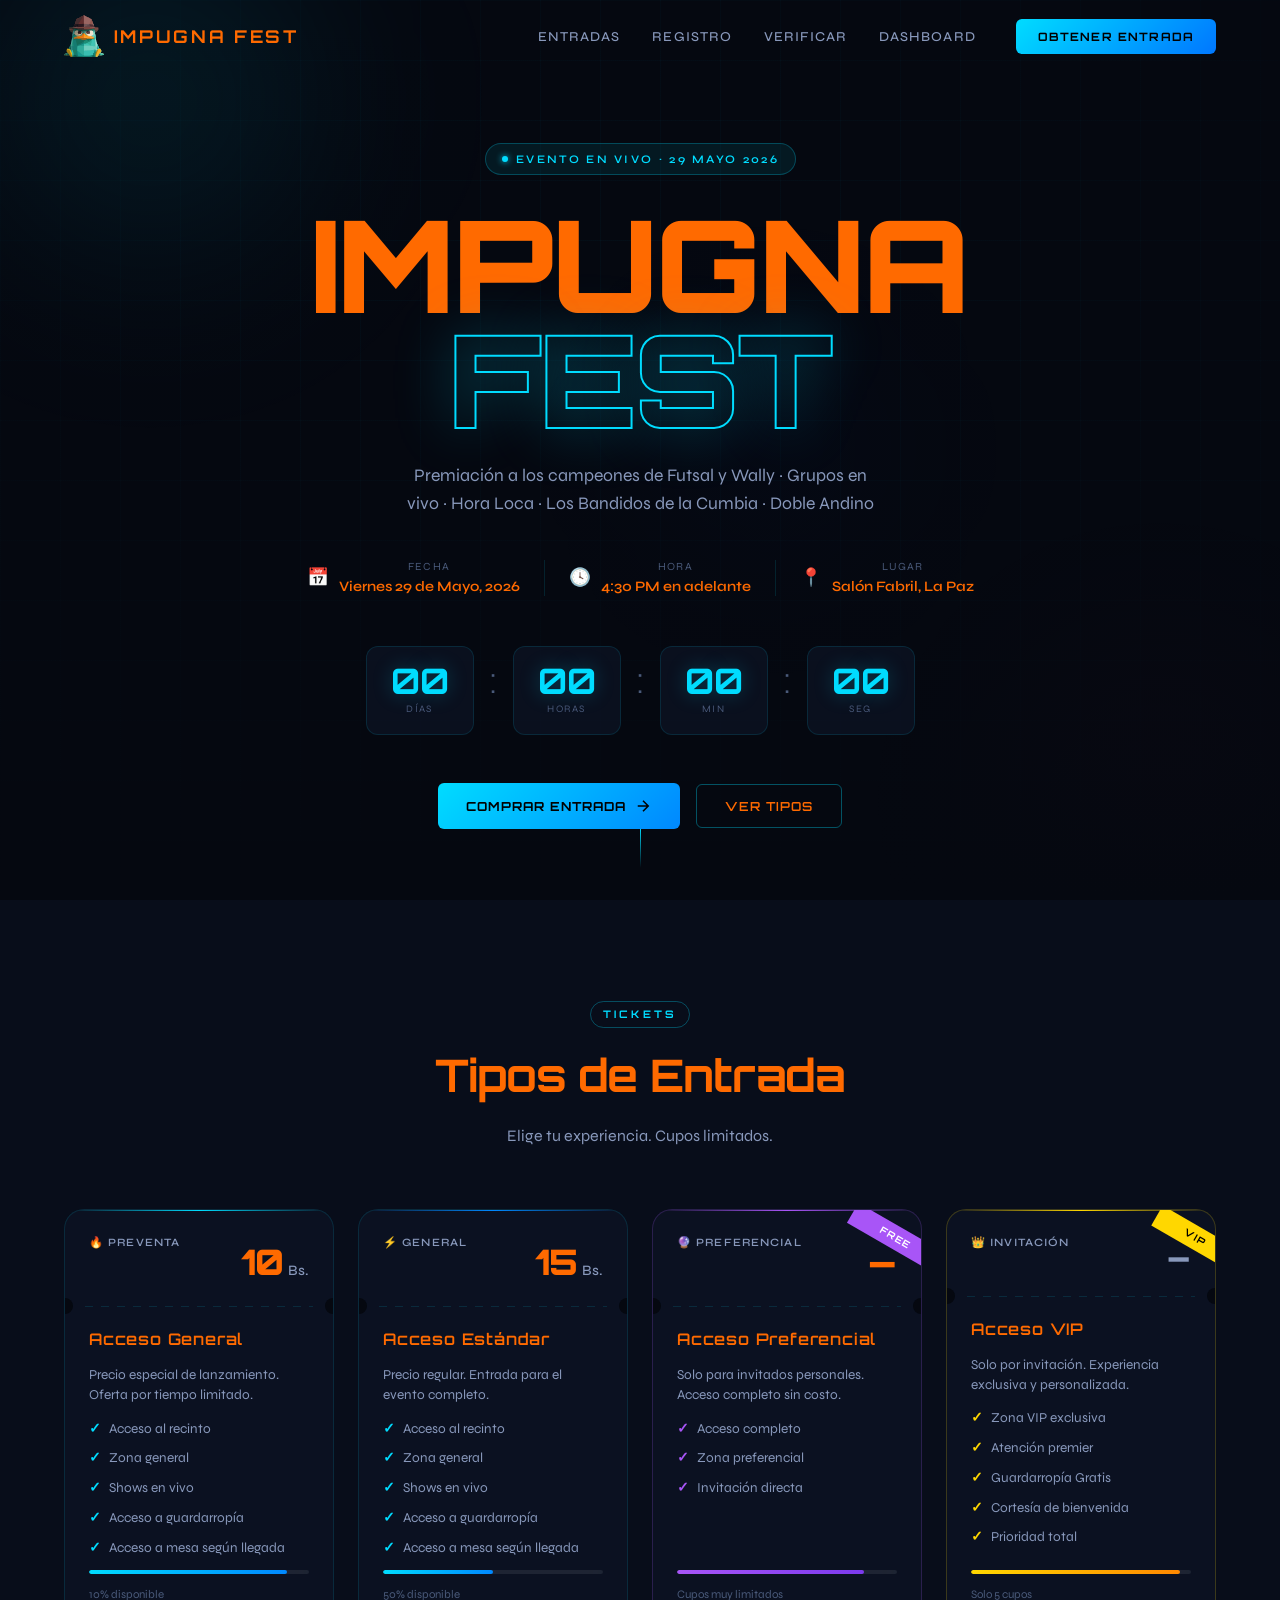
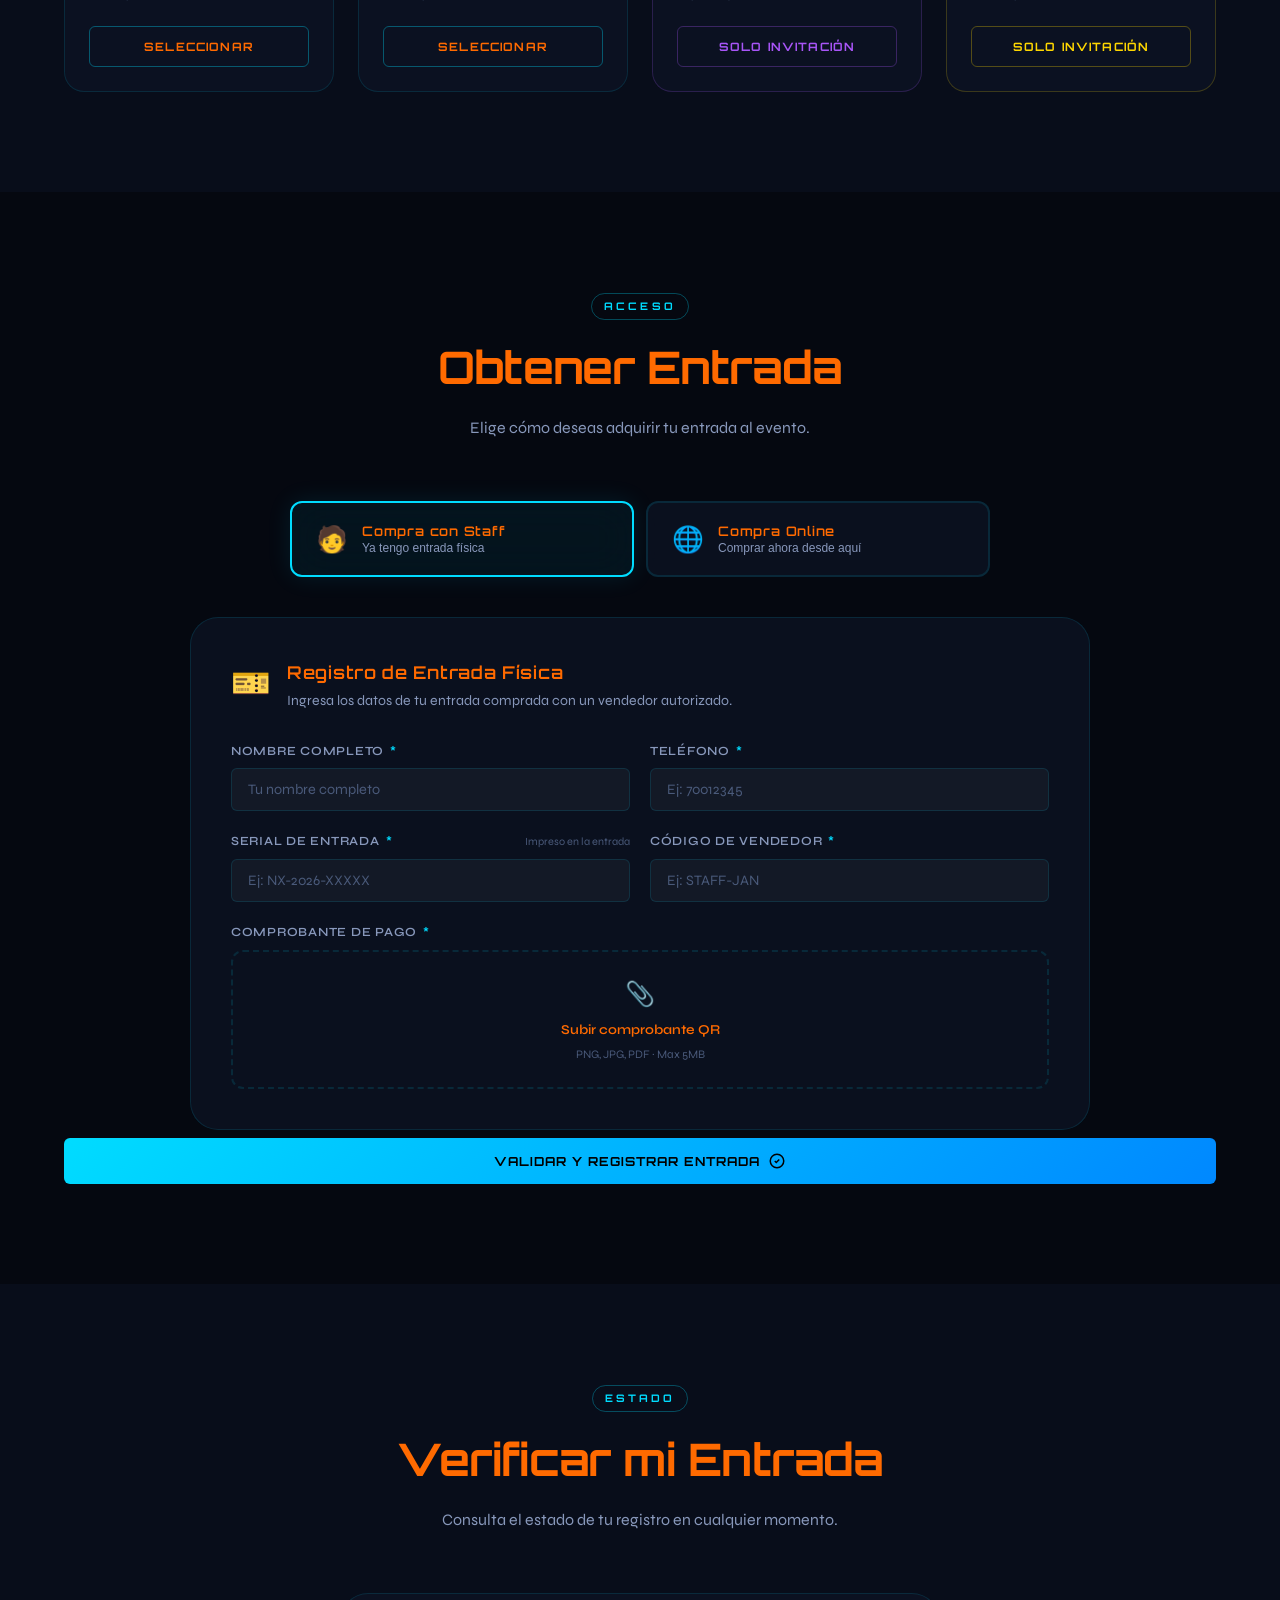
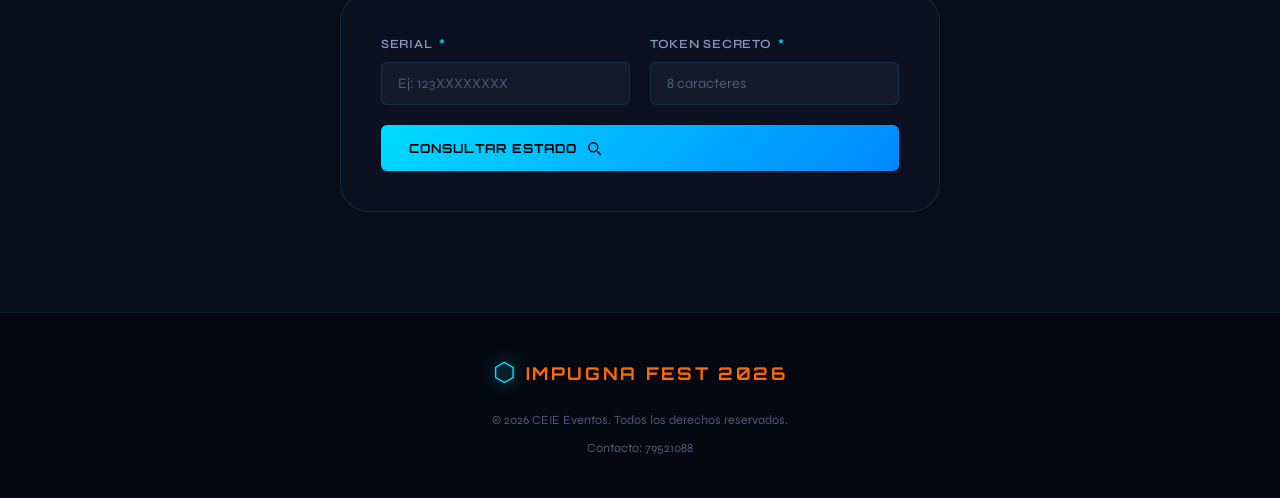
==== index.html @ e652a27a "Prueba Beta prueba 2.1" ====
<!DOCTYPE html>
<html lang="es">
<head>
  <meta charset="UTF-8" />
  <meta name="viewport" content="width=device-width, initial-scale=1.0" />
  <title>CEIE EVENT — Sistema de Entradas</title>
  <link rel="stylesheet" href="styles.css" />
  <link rel="preconnect" href="https://fonts.googleapis.com" />
  <link rel="preconnect" href="https://fonts.gstatic.com" crossorigin />
  <link href="https://fonts.googleapis.com/css2?family=Orbitron:wght@400;600;700;900&family=Syne:wght@300;400;500;600&display=swap" rel="stylesheet" />
</head>
<body>

  <!-- ═══════════════════════════════ NAVBAR ═══════════════════════════════ -->
<nav class="navbar" id="navbar">
  <div class="nav-inner">
    <div class="nav-logo">
      <img src="logo.svg" alt="Impugna Fest" class="logo-img" />
      <span class="logo-text">IMPUGNA FEST</span>
    </div>
    <ul class="nav-links">
      <li><a href="#entradas">Entradas</a></li>
      <li><a href="#registro">Registro</a></li>
      <li><a href="#verificar">Verificar</a></li>
      <li><a href="dashboard.html" onclick="openDashboard(event)">Dashboard</a></li>

    </ul>
    <button class="nav-cta" onclick="scrollToSection('registro')">Obtener Entrada</button>
    <button class="nav-burger" id="navBurger" aria-label="Menu">
      <span></span><span></span><span></span>
    </button>
  </div>
</nav>
<div class="nav-mobile-menu" id="navMobileMenu">
  <a href="#entradas" onclick="closeMobileMenu()">Entradas</a>
  <a href="#registro" onclick="closeMobileMenu()">Registro</a>
  <a href="#verificar" onclick="closeMobileMenu()">Verificar</a>
  <a href="dashboard.html" onclick="openDashboard(event)">Dashboard</a>

  <button class="nav-mobile-cta" onclick="closeMobileMenu(); scrollToSection('registro')">Obtener Entrada</button>
</div>
  <!-- ═══════════════════════════════ HERO ════════════════════════════════ -->
  <section class="hero" id="hero">
    <div class="hero-bg">
      <div class="hero-grid"></div>
      <div class="hero-orb hero-orb--1"></div>
      <div class="hero-orb hero-orb--2"></div>
      <div class="hero-orb hero-orb--3"></div>
      <div class="hero-lines"></div>
    </div>

<div class="hero-content">
  <div class="hero-badge">
    <span class="badge-dot"></span>
    <span>EVENTO EN VIVO · 29 MAYO 2026</span>
  </div>
  <h1 class="hero-title">
    <span class="title-line">IMPUGNA</span>
    <span class="title-line title-line--accent">FEST</span>
  </h1>
  <p class="hero-subtitle">Premiación a los campeones de Futsal y Wally · Grupos en vivo · Hora Loca · Los Bandidos de la Cumbia · Doble Andino</p>

  <div class="hero-meta">
    <div class="meta-item">
      <span class="meta-icon">📅</span>
      <div>
        <span class="meta-label">Fecha</span>
        <span class="meta-value">Viernes 29 de Mayo, 2026</span>
      </div>
    </div>
    <div class="meta-divider"></div>
    <div class="meta-item">
      <span class="meta-icon">🕓</span>
      <div>
        <span class="meta-label">Hora</span>
        <span class="meta-value">4:30 PM en adelante</span>
      </div>
    </div>
    <div class="meta-divider"></div>
    <div class="meta-item">
      <span class="meta-icon">📍</span>
      <div>
        <span class="meta-label">Lugar</span>
        <span class="meta-value">Salón Fabril, La Paz</span>
      </div>
    </div>
  </div>

  <div class="countdown" id="countdown">
    <div class="countdown-unit">
      <span class="countdown-num" id="cd-days">00</span>
      <span class="countdown-label">días</span>
    </div>
    <span class="countdown-sep">:</span>
    <div class="countdown-unit">
      <span class="countdown-num" id="cd-hours">00</span>
      <span class="countdown-label">horas</span>
    </div>
    <span class="countdown-sep">:</span>
    <div class="countdown-unit">
      <span class="countdown-num" id="cd-mins">00</span>
      <span class="countdown-label">min</span>
    </div>
    <span class="countdown-sep">:</span>
    <div class="countdown-unit">
      <span class="countdown-num" id="cd-secs">00</span>
      <span class="countdown-label">seg</span>
    </div>
  </div>

  <div class="hero-actions">
    <button class="btn-primary" onclick="scrollToSection('registro')">
      <span>Comprar Entrada</span>
      <svg width="18" height="18" viewBox="0 0 24 24" fill="none" stroke="currentColor" stroke-width="2"><path d="M5 12h14M12 5l7 7-7 7"/></svg>
    </button>
    <button class="btn-ghost" onclick="scrollToSection('entradas')">Ver tipos</button>
  </div>
</div>

    <div class="hero-scroll-hint">
      <div class="scroll-arrow"></div>
    </div>
  </section>

  <!-- ════════════════════════════ ENTRADAS ════════════════════════════════ -->
  <section class="section entradas-section" id="entradas">
    <div class="container">
      <div class="section-header">
        <span class="section-tag">TICKETS</span>
        <h2 class="section-title">Tipos de Entrada</h2>
        <p class="section-sub">Elige tu experiencia. Cupos limitados.</p>
      </div>

      <div class="tickets-grid">

        <!-- PREVENTA -->
        <div class="ticket-card ticket-card--preventa" data-type="preventa">
          <div class="ticket-glow"></div>
          <div class="ticket-header">
            <span class="ticket-badge">🔥 PREVENTA</span>
            <div class="ticket-price">
              <span class="price-amount">10</span>
              <span class="price-currency">Bs.</span>
            </div>
          </div>
          <div class="ticket-perforations"></div>
          <div class="ticket-body">
            <h3 class="ticket-name">Acceso General</h3>
            <p class="ticket-desc">Precio especial de lanzamiento. Oferta por tiempo limitado.</p>
            <ul class="ticket-features">
              <li><span class="feat-icon">✓</span> Acceso al recinto</li>
              <li><span class="feat-icon">✓</span> Zona general</li>
              <li><span class="feat-icon">✓</span> Shows en vivo</li>
              <li><span class="feat-icon">✓</span> Acceso a guardarropía</li>
              <li><span class="feat-icon">✓</span> Acceso a mesa según llegada</li>
            </ul>
            <div class="ticket-availability">
              <div class="availability-bar">
                <div class="availability-fill" style="width: 90%"></div>
              </div>
              <span class="availability-text">10% disponible</span>
            </div>
          </div>
          <button class="ticket-btn" onclick="selectTicket('preventa', 10)">Seleccionar</button>
        </div>

        <!-- GENERAL -->
        <div class="ticket-card ticket-card--general" data-type="general">
          <div class="ticket-glow"></div>
          <div class="ticket-header">
            <span class="ticket-badge">⚡ GENERAL</span>
            <div class="ticket-price">
              <span class="price-amount">15</span>
              <span class="price-currency">Bs.</span>
            </div>
          </div>
          <div class="ticket-perforations"></div>
          <div class="ticket-body">
            <h3 class="ticket-name">Acceso Estándar</h3>
            <p class="ticket-desc">Precio regular. Entrada para el evento completo.</p>
            <ul class="ticket-features">
              <li><span class="feat-icon">✓</span> Acceso al recinto</li>
              <li><span class="feat-icon">✓</span> Zona general</li>
              <li><span class="feat-icon">✓</span> Shows en vivo</li>
              <li><span class="feat-icon">✓</span> Acceso a guardarropía</li>
              <li><span class="feat-icon">✓</span> Acceso a mesa según llegada</li>
            </ul>
            <div class="ticket-availability">
              <div class="availability-bar">
                <div class="availability-fill" style="width: 50%"></div>
              </div>
              <span class="availability-text">50% disponible</span>
            </div>
          </div>
          <button class="ticket-btn" onclick="selectTicket('general', 15)">Seleccionar</button>
        </div>
<!-- Preferencial -->
<div class="ticket-card ticket-card--inner" data-type="inner">
  <div class="ticket-glow"></div>
  <div class="ticket-ribbon ticket-ribbon--inner">FREE</div>
  <div class="ticket-header">
    <span class="ticket-badge">🔮 PREFERENCIAL</span>
    <div class="ticket-price">
      <span class="price-amount">—</span>
    </div>
  </div>
  <div class="ticket-perforations"></div>
  <div class="ticket-body">
    <h3 class="ticket-name">Acceso Preferencial</h3>
    <p class="ticket-desc">Solo para invitados personales. Acceso completo sin costo.</p>
    <ul class="ticket-features">
      <li><span class="feat-icon feat-icon--inner">✓</span> Acceso completo</li>
      <li><span class="feat-icon feat-icon--inner">✓</span> Zona preferencial</li>
      <li><span class="feat-icon feat-icon--inner">✓</span> Invitación directa</li>
    </ul>
    <div class="ticket-availability">
      <div class="availability-bar">
        <div class="availability-fill availability-fill--inner" style="width: 85%"></div>
      </div>
      <span class="availability-text">Cupos muy limitados</span>
    </div>
  </div>
  <button class="ticket-btn ticket-btn--inner" onclick="selectTicket('inner', 0)">Solo invitación</button>
</div>
        <!-- VIP -->
        <div class="ticket-card ticket-card--vip" data-type="vip">
          <div class="ticket-glow"></div>
          <div class="ticket-ribbon">VIP</div>
          <div class="ticket-header">
            <span class="ticket-badge">👑 INVITACIÓN</span>
            <div class="ticket-price">
              <span class="price-amount">—</span>
            </div>
          </div>
          <div class="ticket-perforations"></div>
          <div class="ticket-body">
            <h3 class="ticket-name">Acceso VIP</h3>
            <p class="ticket-desc">Solo por invitación. Experiencia exclusiva y personalizada.</p>
            <ul class="ticket-features">
              <li><span class="feat-icon">✓</span> Zona VIP exclusiva</li>
              <li><span class="feat-icon">✓</span> Atención premier</li>
              <li><span class="feat-icon">✓</span> Guardarropía Gratis</li>
              <li><span class="feat-icon">✓</span> Cortesía de bienvenida</li>
              <li><span class="feat-icon">✓</span> Prioridad total</li>
            </ul>
            <div class="ticket-availability">
              <div class="availability-bar">
                <div class="availability-fill" style="width: 95%"></div>
              </div>
              <span class="availability-text">Solo 5 cupos</span>
            </div>
          </div>
          <button class="ticket-btn ticket-btn--vip" onclick="selectTicket('vip', 0)">Solo invitación</button>
        </div>

      </div>
    </div>
  </section>

  <!-- ══════════════════════════ REGISTRO / FORMULARIO ═══════════════════════ -->
  <section class="section registro-section" id="registro">
    <div class="container">
      <div class="section-header">
        <span class="section-tag">ACCESO</span>
        <h2 class="section-title">Obtener Entrada</h2>
        <p class="section-sub">Elige cómo deseas adquirir tu entrada al evento.</p>
      </div>

      <!-- TABS -->
      <div class="reg-tabs">
        <button class="reg-tab active" data-tab="staff" onclick="switchTab('staff')">
          <span class="tab-icon">🧑</span>
          <div>
            <span class="tab-title">Compra con Staff</span>
            <span class="tab-sub">Ya tengo entrada física</span>
          </div>
        </button>
        <button class="reg-tab" data-tab="online" onclick="switchTab('online')">
          <span class="tab-icon">🌐</span>
          <div>
            <span class="tab-title">Compra Online</span>
            <span class="tab-sub">Comprar ahora desde aquí</span>
          </div>
        </button>
      </div>

      <!-- ─── PANEL STAFF ─── -->
      <div class="reg-panel active" id="panel-staff">
        <div class="reg-card">
          <div class="reg-card-header">
            <div class="reg-card-icon">🎫</div>
            <div>
              <h3>Registro de Entrada Física</h3>
              <p>Ingresa los datos de tu entrada comprada con un vendedor autorizado.</p>
            </div>
          </div>

          <form class="reg-form" id="formStaff" onsubmit="submitStaffForm(event)">
            <div class="form-row">
              <div class="form-group">
                <label for="staffName">Nombre completo <span class="req">*</span></label>
                <input type="text" id="staffName" placeholder="Tu nombre completo" required />
              </div>
              <div class="form-group">
                <label for="staffPhone">Teléfono <span class="req">*</span></label>
                <input type="tel" id="staffPhone" placeholder="Ej: 70012345" required />
              </div>
            </div>

<div class="form-row">
  <div class="form-group">
    <label for="staffSerial">
      Serial de Entrada <span class="req">*</span>
      <span class="label-hint">Impreso en la entrada</span>
    </label>
    <input type="text" id="staffSerial" placeholder="Ej: NX-2026-XXXXX" required autocomplete="off" />
  </div>
  <div class="form-group">
    <label for="staffCode">Código de Vendedor <span class="req">*</span></label>
    <input type="text" id="staffCode" placeholder="Ej: STAFF-JAN" required autocomplete="off" />
  </div>
</div>
              <div class="form-group">
                <label>Comprobante de Pago <span class="req">*</span></label>
                <div class="file-upload" id="staffFileUpload" onclick="document.getElementById('staffFile').click()">
                  <input type="file" id="staffFile" accept="image/*,.pdf" hidden onchange="handleFileSelect(event, 'staffFileUpload')" />
                  <div class="file-upload-content">
                    <span class="file-upload-icon">📎</span>
                    <span class="file-upload-text">Subir comprobante QR</span>
                    <span class="file-upload-hint">PNG, JPG, PDF · Max 5MB</span>
                  </div>
                </div>
              </div>
            </div>

            <div class="form-actions">
              <button type="submit" class="btn-primary btn-full">
                <span>Validar y Registrar Entrada</span>
                <svg width="18" height="18" viewBox="0 0 24 24" fill="none" stroke="currentColor" stroke-width="2"><path d="M9 12l2 2 4-4m6 2a9 9 0 11-18 0 9 9 0 0118 0z"/></svg>
              </button>
            </div>
          </form>

          <!-- Resultado de validación -->
          <div class="validation-result" id="staffResult" style="display:none"></div>
        </div>
      </div>

      <!-- ─── PANEL ONLINE ─── -->
      <div class="reg-panel" id="panel-online">
        <div class="reg-card">
          <div class="reg-card-header">
            <div class="reg-card-icon">🌐</div>
            <div>
              <h3>Compra Directa Online</h3>
              <p>Completa el proceso y recibe tu entrada digital.</p>
            </div>
          </div>

          <!-- Paso 1: Selección -->
          <div class="online-step active" id="step-1">
            <div class="step-indicator">
              <div class="step-dot active"></div>
              <div class="step-line"></div>
              <div class="step-dot"></div>
              <div class="step-line"></div>
              <div class="step-dot"></div>
              <div class="step-line"></div>
              <div class="step-dot"></div>
            </div>
            <div class="step-label-row">
              <span class="step-label active">Tipo</span>
              <span class="step-label">Datos</span>
              <span class="step-label">Pago</span>
              <span class="step-label">Entrada</span>
            </div>

            <h4 class="step-title">Selecciona tipo de entrada</h4>
            <div class="online-ticket-selector">
              <div class="online-ticket" data-type="preventa" data-price="10" onclick="selectOnlineTicket(this)">
                <div class="ot-info">
                  <span class="ot-badge">PREVENTA</span>
                  <span class="ot-name">Acceso General</span>
                </div>
                <span class="ot-price">10 Bs.</span>
                <div class="ot-check">✓</div>
              </div>
              <div class="online-ticket" data-type="general" data-price="15" onclick="selectOnlineTicket(this)">
                <div class="ot-info">
                  <span class="ot-badge ot-badge--general">GENERAL</span>
                  <span class="ot-name">Acceso Estándar</span>
                </div>
                <span class="ot-price">15 Bs.</span>
                <div class="ot-check">✓</div>
              </div>
            </div>
            <button class="btn-primary" onclick="goToStep(2)" id="btnStep1">Continuar</button>
          </div>

          <!-- Paso 2: Datos personales -->
          <div class="online-step" id="step-2">
            <h4 class="step-title">Tus datos personales</h4>
            <form class="reg-form" id="formOnline" onsubmit="goToStep(3); return false;">
              <div class="form-row">
                <div class="form-group">
                  <label for="onlineName">Nombre completo <span class="req">*</span></label>
                  <input type="text" id="onlineName" placeholder="Tu nombre completo" required />
                </div>
                <div class="form-group">
                  <label for="onlinePhone">Teléfono <span class="req">*</span></label>
                  <input type="tel" id="onlinePhone" placeholder="Ej: 70012345" required />
                </div>
              </div>
              <div class="selected-ticket-summary" id="ticketSummary">
                <span class="summary-icon">🎫</span>
                <span id="summaryText">Selecciona un tipo de entrada primero</span>
              </div>
              <button type="submit" class="btn-primary">Continuar al Pago</button>
            <button class="btn-back" onclick="goToStep(1)">← Atrás</button>
            </form>
          </div>

          <!-- Paso 3: Pago -->
          <div class="online-step" id="step-3">
            <h4 class="step-title">Realiza tu pago</h4>
            <div class="payment-box">
              <div class="payment-qr-area">
                <div class="qr-placeholder">
                  <div class="qr-mock">
                    <div class="qr-corner qr-corner--tl"></div>
                    <div class="qr-corner qr-corner--tr"></div>
                    <div class="qr-corner qr-corner--bl"></div>
                    <div class="qr-inner-grid"></div>
                  </div>
                  <p class="qr-label">QR de Pago</p>
                  <p class="qr-sublabel">Escanea con tu banco o billetera</p>
                </div>
              </div>
              <div class="payment-info">
                <div class="payment-detail">
                  <span class="pd-label">Monto a pagar</span>
                  <span class="pd-value" id="paymentAmount">— Bs.</span>
                </div>
                <div class="payment-detail">
                  <span class="pd-label">Concepto</span>
                  <span class="pd-value">Impugna Fest 2026</span>
                </div>
                <div class="payment-detail">
                  <span class="pd-label">Tipo</span>
                  <span class="pd-value" id="paymentType">—</span>
                </div>
              </div>
            </div>
            <div class="form-group">
              <label>Sube tu comprobante de pago <span class="req">*</span></label>
              <div class="file-upload" id="onlineFileUpload" onclick="document.getElementById('onlineFile').click()">
                <input type="file" id="onlineFile" accept="image/*,.pdf" hidden onchange="handleFileSelect(event, 'onlineFileUpload')" />
                <div class="file-upload-content">
                  <span class="file-upload-icon">📎</span>
                  <span class="file-upload-text">Subir comprobante</span>
                  <span class="file-upload-hint">PNG, JPG, PDF · Max 5MB</span>
                </div>
              </div>
            </div>
            <button class="btn-primary" onclick="processOnlinePayment()">Confirmar Pago y Obtener Entrada</button>
            <button class="btn-back" onclick="goToStep(2)">← Atrás</button>
          </div>

          <!-- Paso 4: Entrada generada -->
          <div class="online-step" id="step-4">
            <div class="ticket-generated">
              <div class="tg-header">
                <div class="tg-check-icon">✓</div>
                <h4>¡Entrada Confirmada!</h4>
                <p>Guarda tu serial y token. Los necesitarás para ingresar al evento.</p>
              </div>

              <div class="tg-ticket">
                <div class="tg-ticket-top">
                  <div class="tg-event">IMPUGNA FEST 2026</div>
                  <div class="tg-date">29 MAYO · Salón Fabril</div>
                </div>
                <div class="tg-perforations"></div>
                <div class="tg-ticket-bottom">
                  <div class="tg-fields">
                    <div class="tg-field">
                      <span class="tg-field-label">TITULAR</span>
                      <span class="tg-field-value" id="tgName">—</span>
                    </div>
                    <div class="tg-field">
                      <span class="tg-field-label">TIPO</span>
                      <span class="tg-field-value" id="tgType">—</span>
                    </div>
                    <div class="tg-field tg-field--serial">
                      <span class="tg-field-label">SERIAL</span>
                      <span class="tg-field-value tg-serial" id="tgSerial">—</span>
                    </div>
                    <div class="tg-field tg-field--token">
                      <span class="tg-field-label">TOKEN SECRETO</span>
                      <span class="tg-field-value tg-token" id="tgToken">—</span>
                    </div>
                  </div>
                  <div class="tg-qr-area">
                    <div class="qr-placeholder qr-placeholder--small">
                      <div class="qr-mock qr-mock--small">
                        <div class="qr-corner qr-corner--tl"></div>
                        <div class="qr-corner qr-corner--tr"></div>
                        <div class="qr-corner qr-corner--bl"></div>
                        <div class="qr-inner-grid"></div>
                      </div>
                    </div>
                    <p class="tg-qr-label">QR de Acceso</p>
                  </div>
                </div>
              </div>
<button class="btn-back" onclick="goToStep(1); resetOnlineFlow()">← Nueva compra</button>
              <div class="tg-warning">
                <span>⚠️</span>
                <p>Guarda una captura de pantalla. Este es tu único comprobante digital.</p>
              </div>
            </div>
          </div>

        </div>
      </div>
    </div>
  </section>
<!-- ════════════════════════════ VERIFICAR ═══════════════════════════════ -->
<section class="section verificar-section" id="verificar">
  <div class="container">
    <div class="section-header">
      <span class="section-tag">ESTADO</span>
      <h2 class="section-title">Verificar mi Entrada</h2>
      <p class="section-sub">Consulta el estado de tu registro en cualquier momento.</p>
    </div>
    <div class="verificar-card">
      <div class="form-row">
        <div class="form-group">
          <label for="verSerial">Serial <span class="req">*</span></label>
          <input type="text" id="verSerial" placeholder="Ej: 123XXXXXXXX" autocomplete="off" />
        </div>
        <div class="form-group">
          <label for="verToken">Token Secreto <span class="req">*</span></label>
          <input type="text" id="verToken" placeholder="8 caracteres" maxlength="8" autocomplete="off" />
        </div>
      </div>
      <button class="btn-primary" onclick="verificarEntrada()">
        <span>Consultar Estado</span>
        <svg width="18" height="18" viewBox="0 0 24 24" fill="none" stroke="currentColor" stroke-width="2"><path d="M21 21l-4.35-4.35M17 11A6 6 0 1 1 5 11a6 6 0 0 1 12 0z"/></svg>
      </button>
      <div class="validation-result" id="verResult" style="display:none"></div>
    </div>
  </div>
</section>
  <!-- ════════════════════════════ FOOTER ═════════════════════════════════ -->
  <footer class="footer">
    <div class="container">
      <div class="footer-inner">
        <div class="footer-brand">
          <span class="logo-icon">⬡</span>
          <span class="logo-text">IMPUGNA FEST 2026</span>
        </div>
        <p class="footer-legal">© 2026 CEIE Eventos. Todos los derechos reservados.</p>
                <p class="footer-copy">Contacto: 79521088</p>
      </div>
    </div>
  </footer>

  <!-- ════════════════════════════ LOADER GLOBAL ═══════════════════════════ -->
  <div class="global-loader" id="globalLoader">
    <div class="loader-inner">
      <div class="loader-ring"></div>
      <span class="loader-text">Procesando...</span>
    </div>
  </div>

  <!-- Toast notifications -->
  <div class="toast-container" id="toastContainer"></div>

  <script src="script.js"></script>
</body>
</html>
---- styles.css ----
/* ══════════════════════════════════════════════════════
   NEXUS EVENT — styles.css
   Estilo: Cyberpunk refinado · Glassmorphism · Dark mode
   ══════════════════════════════════════════════════════ */

/* ─── RESET & VARIABLES ─── */
*, *::before, *::after {
  box-sizing: border-box;
  margin: 0;
  padding: 0;
}

:root {
  --c-bg:         #050810;
  --c-bg-2:       #080d1a;
  --c-bg-3:       #0d1526;
  --c-surface:    rgba(13, 21, 38, 0.7);
  --c-surface-2:  rgba(20, 32, 60, 0.5);
  --c-border:     rgba(0, 220, 255, 0.12);
  --c-border-h:   rgba(0, 220, 255, 0.35);

  --c-cyan:       #00dcff;
  --c-cyan-glow:  rgba(0, 220, 255, 0.25);
  --c-magenta:    #ff2d78;
  --c-magenta-glow: rgba(255, 45, 120, 0.2);
  --c-gold:       #ffd700;
  --c-gold-glow:  rgba(255, 215, 0, 0.2);
  --c-green:      #00ff88;
  --c-green-glow: rgba(0, 255, 136, 0.2);

  --c-text:       #ff6a00;
  --c-text-2:     #8898bb;
  --c-text-3:     #4a5a7a;

  --font-display: 'Orbitron', sans-serif;
  --font-body:    'Syne', sans-serif;

  --radius-sm:    6px;
  --radius-md:    12px;
  --radius-lg:    20px;
  --radius-xl:    28px;

  --nav-h:        72px;
  --transition:   0.3s cubic-bezier(0.4, 0, 0.2, 1);
  /* ── INNER CIRCLE ── */
--c-purple:      #a855f7;
--c-purple-glow: rgba(168, 85, 247, 0.2);
}
/* Logo imagen */
.logo-img {
  height: 42px;
  width: auto;
  object-fit: contain;
  filter: brightness(1.1);
}
html { scroll-behavior: smooth; }

body {
  font-family: var(--font-body);
  background-color: var(--c-bg);
  color: var(--c-text);
  line-height: 1.6;
  overflow-x: hidden;
  -webkit-font-smoothing: antialiased;
}

/* ─── SCROLLBAR ─── */
::-webkit-scrollbar { width: 5px; }
::-webkit-scrollbar-track { background: var(--c-bg-2); }
::-webkit-scrollbar-thumb { background: var(--c-cyan); border-radius: 3px; }

/* ─── CONTAINER ─── */
.container {
  max-width: 1200px;
  margin: 0 auto;
  padding: 0 24px;
}

/* ─── GLASS MIXIN ─── */
.glass {
  background: var(--c-surface);
  border: 1px solid var(--c-border);
  backdrop-filter: blur(20px);
  -webkit-backdrop-filter: blur(20px);
}

/* ══════════════════════════════════════════════════════
   NAVBAR
   ══════════════════════════════════════════════════════ */
.navbar {
  position: fixed;
  top: 0; left: 0; right: 0;
  z-index: 1000;
  height: var(--nav-h);
  transition: var(--transition);
}

.navbar.scrolled {
  background: rgba(5, 8, 16, 0.92);
  backdrop-filter: blur(24px);
  -webkit-backdrop-filter: blur(24px);
  border-bottom: 1px solid var(--c-border);
}

.nav-inner {
  max-width: 1200px;
  margin: 0 auto;
  padding: 0 24px;
  height: 100%;
  display: flex;
  align-items: center;
  gap: 40px;
}

.nav-logo {
  display: flex;
  align-items: center;
  gap: 10px;
  text-decoration: none;
  flex-shrink: 0;
}

.logo-icon {
  font-size: 1.6rem;
  color: var(--c-cyan);
  filter: drop-shadow(0 0 8px var(--c-cyan));
  animation: pulseGlow 3s ease-in-out infinite;
}

.logo-text {
  font-family: var(--font-display);
  font-weight: 700;
  font-size: 1.1rem;
  letter-spacing: 0.15em;
  color: var(--c-text);
}

.nav-links {
  list-style: none;
  display: flex;
  gap: 32px;
  margin-left: auto;
}

.nav-links a {
  text-decoration: none;
  color: var(--c-text-2);
  font-size: 0.85rem;
  font-weight: 500;
  letter-spacing: 0.08em;
  text-transform: uppercase;
  transition: var(--transition);
  position: relative;
}

.nav-links a::after {
  content: '';
  position: absolute;
  bottom: -4px; left: 0;
  width: 0; height: 1px;
  background: var(--c-cyan);
  transition: var(--transition);
}

.nav-links a:hover { color: var(--c-cyan); }
.nav-links a:hover::after { width: 100%; }

.nav-cta {
  background: linear-gradient(135deg, var(--c-cyan), #0077ff);
  border: none;
  color: #000;
  font-family: var(--font-display);
  font-size: 0.72rem;
  font-weight: 700;
  letter-spacing: 0.1em;
  padding: 10px 22px;
  border-radius: var(--radius-sm);
  cursor: pointer;
  transition: var(--transition);
  flex-shrink: 0;
  text-transform: uppercase;
}

.nav-cta:hover {
  transform: translateY(-1px);
  box-shadow: 0 0 20px var(--c-cyan-glow), 0 4px 16px rgba(0,0,0,0.4);
}

.nav-burger {
  display: none;
  flex-direction: column;
  gap: 5px;
  background: none;
  border: none;
  cursor: pointer;
  padding: 8px;
  margin-left: auto;
}

.nav-burger span {
  display: block;
  width: 24px;
  height: 2px;
  background: var(--c-text);
  border-radius: 2px;
  transition: var(--transition);
}

/* ══════════════════════════════════════════════════════
   HERO
   ══════════════════════════════════════════════════════ */
.hero {
  min-height: 100vh;
  display: flex;
  align-items: center;
  justify-content: center;
  position: relative;
  overflow: hidden;
  padding-top: var(--nav-h);
}

.hero-bg {
  position: absolute;
  inset: 0;
  pointer-events: none;
}

.hero-grid {
  position: absolute;
  inset: 0;
  background-image:
    linear-gradient(rgba(0, 220, 255, 0.04) 1px, transparent 1px),
    linear-gradient(90deg, rgba(0, 220, 255, 0.04) 1px, transparent 1px);
  background-size: 60px 60px;
  mask-image: radial-gradient(ellipse 80% 80% at 50% 50%, black 30%, transparent 100%);
}

.hero-orb {
  position: absolute;
  border-radius: 50%;
  filter: blur(80px);
  animation: floatOrb 8s ease-in-out infinite;
}

.hero-orb--1 {
  width: 500px; height: 500px;
  top: -150px; left: -100px;
  background: radial-gradient(circle, rgba(0, 220, 255, 0.12), transparent 70%);
  animation-delay: 0s;
}

.hero-orb--2 {
  width: 400px; height: 400px;
  bottom: -100px; right: -80px;
  background: radial-gradient(circle, rgba(255, 45, 120, 0.1), transparent 70%);
  animation-delay: -3s;
}

.hero-orb--3 {
  width: 300px; height: 300px;
  top: 50%; left: 60%;
  transform: translate(-50%, -50%);
  background: radial-gradient(circle, rgba(0, 77, 255, 0.08), transparent 70%);
  animation-delay: -5s;
}

.hero-lines {
  position: absolute;
  inset: 0;
  background: linear-gradient(180deg, transparent 0%, var(--c-bg) 100%);
}

.hero-content {
  position: relative;
  z-index: 2;
  text-align: center;
  max-width: 800px;
  padding: 60px 24px;
  animation: fadeUp 1s ease both;
}

.hero-badge {
  display: inline-flex;
  align-items: center;
  gap: 8px;
  background: rgba(0, 220, 255, 0.08);
  border: 1px solid rgba(0, 220, 255, 0.25);
  border-radius: 100px;
  padding: 6px 16px;
  font-size: 0.72rem;
  font-weight: 600;
  letter-spacing: 0.2em;
  color: var(--c-cyan);
  text-transform: uppercase;
  margin-bottom: 32px;
  animation: fadeUp 1s ease 0.1s both;
}

.badge-dot {
  width: 6px; height: 6px;
  background: var(--c-cyan);
  border-radius: 50%;
  box-shadow: 0 0 6px var(--c-cyan);
  animation: blink 1.5s ease-in-out infinite;
}

.hero-title {
  font-family: var(--font-display);
  font-weight: 900;
  line-height: 0.9;
  margin-bottom: 24px;
  animation: fadeUp 1s ease 0.2s both;
}

.title-line {
  display: block;
  font-size: clamp(4rem, 12vw, 8rem);
  letter-spacing: -0.02em;
  color: var(--c-text);
}

.title-line--accent {
  color: transparent;
  -webkit-text-stroke: 2px var(--c-cyan);
  text-shadow: 0 0 60px var(--c-cyan-glow);
}

.hero-subtitle {
  font-size: 1.1rem;
  color: var(--c-text-2);
  max-width: 480px;
  margin: 0 auto 40px;
  animation: fadeUp 1s ease 0.3s both;
}

.hero-meta {
  display: flex;
  align-items: center;
  justify-content: center;
  gap: 24px;
  flex-wrap: wrap;
  margin-bottom: 48px;
  animation: fadeUp 1s ease 0.4s both;
}

.meta-item {
  display: flex;
  align-items: center;
  gap: 10px;
}

.meta-icon { font-size: 1.1rem; }

.meta-label {
  display: block;
  font-size: 0.68rem;
  color: var(--c-text-3);
  text-transform: uppercase;
  letter-spacing: 0.1em;
}

.meta-value {
  display: block;
  font-size: 0.9rem;
  font-weight: 600;
  color: var(--c-text);
}

.meta-divider {
  width: 1px;
  height: 36px;
  background: var(--c-border);
}

/* Countdown */
.countdown {
  display: flex;
  align-items: center;
  justify-content: center;
  gap: 16px;
  margin-bottom: 48px;
  animation: fadeUp 1s ease 0.5s both;
}

.countdown-unit {
  display: flex;
  flex-direction: column;
  align-items: center;
  background: var(--c-surface);
  border: 1px solid var(--c-border);
  border-radius: var(--radius-md);
  padding: 16px 24px;
  backdrop-filter: blur(20px);
  min-width: 80px;
}

.countdown-num {
  font-family: var(--font-display);
  font-size: 2.2rem;
  font-weight: 700;
  color: var(--c-cyan);
  text-shadow: 0 0 20px var(--c-cyan-glow);
  line-height: 1;
}

.countdown-label {
  font-size: 0.62rem;
  color: var(--c-text-3);
  text-transform: uppercase;
  letter-spacing: 0.15em;
  margin-top: 4px;
}

.countdown-sep {
  font-family: var(--font-display);
  font-size: 2rem;
  color: var(--c-text-3);
  margin-bottom: 18px;
}

/* Buttons */
.hero-actions {
  display: flex;
  align-items: center;
  justify-content: center;
  gap: 16px;
  flex-wrap: wrap;
  animation: fadeUp 1s ease 0.6s both;
}

.btn-primary {
  display: inline-flex;
  align-items: center;
  gap: 8px;
  background: linear-gradient(135deg, var(--c-cyan), #0088ff);
  color: #000;
  font-family: var(--font-display);
  font-size: 0.78rem;
  font-weight: 700;
  letter-spacing: 0.08em;
  text-transform: uppercase;
  padding: 14px 28px;
  border: none;
  border-radius: var(--radius-sm);
  cursor: pointer;
  transition: var(--transition);
}

.btn-primary:hover {
  transform: translateY(-2px);
  box-shadow: 0 0 30px rgba(0, 220, 255, 0.4), 0 8px 24px rgba(0,0,0,0.4);
}

.btn-primary:active { transform: translateY(0); }

.btn-primary.btn-full { width: 100%; justify-content: center; }

.btn-ghost {
  display: inline-flex;
  align-items: center;
  gap: 8px;
  background: transparent;
  color: var(--c-text);
  font-family: var(--font-display);
  font-size: 0.78rem;
  font-weight: 600;
  letter-spacing: 0.08em;
  text-transform: uppercase;
  padding: 13px 28px;
  border: 1px solid var(--c-border-h);
  border-radius: var(--radius-sm);
  cursor: pointer;
  transition: var(--transition);
}

.btn-ghost:hover {
  border-color: var(--c-cyan);
  color: var(--c-cyan);
  box-shadow: 0 0 16px var(--c-cyan-glow);
}

.hero-scroll-hint {
  position: absolute;
  bottom: 32px;
  left: 50%;
  transform: translateX(-50%);
  display: flex;
  flex-direction: column;
  align-items: center;
  gap: 8px;
  color: var(--c-text-3);
  font-size: 0.68rem;
  letter-spacing: 0.2em;
  text-transform: uppercase;
  animation: fadeIn 2s ease 1.5s both;
}

.scroll-arrow {
  width: 1px;
  height: 40px;
  background: linear-gradient(to bottom, var(--c-cyan), transparent);
  animation: scrollPulse 2s ease-in-out infinite;
}

/* ══════════════════════════════════════════════════════
   SECTION BASE
   ══════════════════════════════════════════════════════ */
.section { padding: 100px 0; }

.section-header {
  text-align: center;
  margin-bottom: 60px;
}

.section-tag {
  display: inline-block;
  font-family: var(--font-display);
  font-size: 0.65rem;
  font-weight: 700;
  letter-spacing: 0.3em;
  color: var(--c-cyan);
  text-transform: uppercase;
  margin-bottom: 12px;
  padding: 4px 12px;
  border: 1px solid rgba(0, 220, 255, 0.3);
  border-radius: 100px;
}

.section-title {
  font-family: var(--font-display);
  font-size: clamp(1.8rem, 4vw, 2.8rem);
  font-weight: 700;
  letter-spacing: -0.02em;
  margin-bottom: 12px;
}

.section-sub {
  color: var(--c-text-2);
  font-size: 1rem;
}

/* ══════════════════════════════════════════════════════
   TICKETS
   ══════════════════════════════════════════════════════ */
.entradas-section { background: var(--c-bg-2); }

.tickets-grid {
  display: grid;
  grid-template-columns: repeat(4, 1fr);
  gap: 24px;
}

.ticket-card {
  position: relative;
  background: var(--c-surface);
  border: 1px solid var(--c-border);
  border-radius: var(--radius-lg);
  overflow: hidden;
  backdrop-filter: blur(20px);
  transition: var(--transition);
  display: flex;
  flex-direction: column;
}

.ticket-card:hover {
  transform: translateY(-8px);
  border-color: var(--c-border-h);
}

.ticket-card--preventa:hover { box-shadow: 0 20px 60px rgba(0, 220, 255, 0.15); }
.ticket-card--general:hover  { box-shadow: 0 20px 60px rgba(0, 140, 255, 0.15); }
.ticket-card--vip:hover      { box-shadow: 0 20px 60px rgba(255, 215, 0, 0.15); }

.ticket-card--vip { border-color: rgba(255, 215, 0, 0.2); }

.ticket-glow {
  position: absolute;
  top: 0; left: 0; right: 0;
  height: 1px;
}

.ticket-card--preventa .ticket-glow { background: linear-gradient(90deg, transparent, var(--c-cyan), transparent); }
.ticket-card--general  .ticket-glow { background: linear-gradient(90deg, transparent, #0088ff, transparent); }
.ticket-card--vip      .ticket-glow { background: linear-gradient(90deg, transparent, var(--c-gold), transparent); }

.ticket-ribbon {
  position: absolute;
  top: 16px; right: -24px;
  background: var(--c-gold);
  color: #000;
  font-family: var(--font-display);
  font-size: 0.6rem;
  font-weight: 700;
  letter-spacing: 0.15em;
  padding: 4px 32px;
  transform: rotate(30deg);
}

.ticket-header {
  display: flex;
  justify-content: space-between;
  align-items: flex-start;
  padding: 24px 24px 16px;
}

.ticket-badge {
  font-size: 0.7rem;
  font-weight: 600;
  letter-spacing: 0.1em;
  color: var(--c-text-2);
  text-transform: uppercase;
}

.ticket-price {
  display: flex;
  align-items: baseline;
  gap: 4px;
}

.price-amount {
  font-family: var(--font-display);
  font-size: 2.2rem;
  font-weight: 900;
  color: var(--c-text);
}

.ticket-card--vip .price-amount { font-size: 1.8rem; color: var(--c-text-2); }

.price-currency {
  font-size: 0.9rem;
  color: var(--c-text-2);
  font-weight: 500;
}

.ticket-perforations {
  height: 1px;
  background: repeating-linear-gradient(
    90deg,
    var(--c-border) 0px,
    var(--c-border) 8px,
    transparent 8px,
    transparent 16px
  );
  margin: 0 20px;
  position: relative;
}

.ticket-perforations::before,
.ticket-perforations::after {
  content: '';
  position: absolute;
  top: -8px;
  width: 16px; height: 16px;
  background: var(--c-bg);
  border-radius: 50%;
}

.ticket-perforations::before { left: -28px; }
.ticket-perforations::after  { right: -28px; }

.ticket-body {
  padding: 20px 24px;
  flex: 1;
  display: flex;
  flex-direction: column;
  gap: 12px;
}

.ticket-name {
  font-family: var(--font-display);
  font-size: 1rem;
  font-weight: 600;
  letter-spacing: 0.05em;
}

.ticket-desc {
  font-size: 0.85rem;
  color: var(--c-text-2);
  line-height: 1.5;
}

.ticket-features {
  list-style: none;
  display: flex;
  flex-direction: column;
  gap: 8px;
  flex: 1;
}

.ticket-features li {
  display: flex;
  align-items: center;
  gap: 8px;
  font-size: 0.85rem;
  color: var(--c-text-2);
}

.feat-icon {
  color: var(--c-cyan);
  font-weight: 700;
  flex-shrink: 0;
}

.ticket-card--vip .feat-icon { color: var(--c-gold); }

.ticket-availability { margin-top: auto; }

.availability-bar {
  height: 4px;
  background: rgba(255,255,255,0.08);
  border-radius: 2px;
  overflow: hidden;
  margin-bottom: 6px;
}

.availability-fill {
  height: 100%;
  background: linear-gradient(90deg, var(--c-cyan), #0088ff);
  border-radius: 2px;
  transition: width 1s ease;
}

.ticket-card--vip .availability-fill { background: linear-gradient(90deg, var(--c-gold), #ff8800); }

.availability-text {
  font-size: 0.72rem;
  color: var(--c-text-3);
}

.ticket-btn {
  display: block;
  width: calc(100% - 48px);
  margin: 0 24px 24px;
  padding: 12px;
  background: transparent;
  border: 1px solid var(--c-border-h);
  border-radius: var(--radius-sm);
  color: var(--c-text);
  font-family: var(--font-display);
  font-size: 0.72rem;
  font-weight: 700;
  letter-spacing: 0.1em;
  text-transform: uppercase;
  cursor: pointer;
  transition: var(--transition);
}

.ticket-card--preventa .ticket-btn:hover {
  background: var(--c-cyan);
  border-color: var(--c-cyan);
  color: #000;
  box-shadow: 0 0 20px var(--c-cyan-glow);
}

.ticket-card--general .ticket-btn:hover {
  background: #0088ff;
  border-color: #0088ff;
  color: #fff;
  box-shadow: 0 0 20px rgba(0, 136, 255, 0.3);
}

.ticket-btn--vip {
  border-color: rgba(255, 215, 0, 0.3);
  color: var(--c-gold);
}

.ticket-btn--vip:hover {
  background: var(--c-gold) !important;
  border-color: var(--c-gold) !important;
  color: #000 !important;
  box-shadow: 0 0 20px var(--c-gold-glow) !important;
}

/* ══════════════════════════════════════════════════════
   REGISTRO
   ══════════════════════════════════════════════════════ */
.registro-section { background: var(--c-bg); }

/* Tabs */
.reg-tabs {
  display: grid;
  grid-template-columns: 1fr 1fr;
  gap: 12px;
  max-width: 700px;
  margin: 0 auto 40px;
}

.reg-tab {
  display: flex;
  align-items: center;
  gap: 14px;
  padding: 20px 24px;
  background: var(--c-surface);
  border: 2px solid var(--c-border);
  border-radius: var(--radius-md);
  cursor: pointer;
  transition: var(--transition);
  text-align: left;
  backdrop-filter: blur(20px);
}

.reg-tab:hover { border-color: var(--c-border-h); }

.reg-tab.active {
  border-color: var(--c-cyan);
  background: rgba(0, 220, 255, 0.06);
  box-shadow: 0 0 24px rgba(0, 220, 255, 0.1);
}

.tab-icon { font-size: 1.6rem; }

.tab-title {
  display: block;
  font-family: var(--font-display);
  font-size: 0.82rem;
  font-weight: 600;
  letter-spacing: 0.06em;
  color: var(--c-text);
  margin-bottom: 2px;
}

.tab-sub {
  display: block;
  font-size: 0.75rem;
  color: var(--c-text-2);
}

/* Panels */
.reg-panel { display: none; }
.reg-panel.active { display: block; }

/* Card */
.reg-card {
  background: var(--c-surface);
  border: 1px solid var(--c-border);
  border-radius: var(--radius-xl);
  padding: 40px;
  backdrop-filter: blur(24px);
  max-width: 900px;
  margin: 0 auto;
}

.reg-card-header {
  display: flex;
  align-items: flex-start;
  gap: 16px;
  margin-bottom: 28px;
}

.reg-card-icon { font-size: 2rem; }

.reg-card-header h3 {
  font-family: var(--font-display);
  font-size: 1.1rem;
  font-weight: 600;
  letter-spacing: 0.04em;
  margin-bottom: 4px;
}

.reg-card-header p {
  color: var(--c-text-2);
  font-size: 0.88rem;
}

/* Info box */
.info-box {
  display: flex;
  gap: 12px;
  background: rgba(0, 220, 255, 0.05);
  border: 1px solid rgba(0, 220, 255, 0.15);
  border-radius: var(--radius-md);
  padding: 16px;
  margin-bottom: 32px;
}

.info-icon { font-size: 1.1rem; flex-shrink: 0; }

.info-box p {
  font-size: 0.85rem;
  color: var(--c-text-2);
  line-height: 1.5;
}

.info-box strong { color: var(--c-cyan); }

/* Form */
.reg-form { display: flex; flex-direction: column; gap: 20px; }

.form-row {
  display: grid;
  grid-template-columns: 1fr 1fr;
  gap: 20px;
}

.form-group {
  display: flex;
  flex-direction: column;
  gap: 8px;
}

.form-group label {
  font-size: 0.78rem;
  font-weight: 600;
  color: var(--c-text-2);
  letter-spacing: 0.06em;
  text-transform: uppercase;
  display: flex;
  align-items: center;
  gap: 6px;
}

.req { color: var(--c-cyan); }

.label-hint {
  font-size: 0.68rem;
  color: var(--c-text-3);
  font-weight: 400;
  text-transform: none;
  letter-spacing: 0;
  margin-left: auto;
}

.form-group input,
.form-group select {
  background: rgba(255,255,255,0.04);
  border: 1px solid var(--c-border);
  border-radius: var(--radius-sm);
  padding: 12px 16px;
  color: var(--c-text);
  font-family: var(--font-body);
  font-size: 0.9rem;
  transition: var(--transition);
  outline: none;
}

.form-group input::placeholder { color: var(--c-text-3); }

.form-group input:focus {
  border-color: var(--c-cyan);
  background: rgba(0, 220, 255, 0.04);
  box-shadow: 0 0 0 3px rgba(0, 220, 255, 0.08);
}

/* File upload */
.file-upload {
  border: 2px dashed var(--c-border);
  border-radius: var(--radius-md);
  padding: 24px;
  cursor: pointer;
  transition: var(--transition);
  text-align: center;
}

.file-upload:hover { border-color: var(--c-border-h); background: rgba(0, 220, 255, 0.03); }
.file-upload.has-file { border-color: var(--c-green); background: rgba(0, 255, 136, 0.04); }

.file-upload-content { display: flex; flex-direction: column; align-items: center; gap: 4px; }
.file-upload-icon { font-size: 1.5rem; }
.file-upload-text { font-size: 0.85rem; font-weight: 600; color: var(--c-text); }
.file-upload-hint { font-size: 0.72rem; color: var(--c-text-3); }

.form-actions { margin-top: 8px; }

/* Validation result */
.validation-result {
  margin-top: 20px;
  padding: 16px 20px;
  border-radius: var(--radius-md);
  display: flex;
  align-items: center;
  gap: 12px;
  font-weight: 600;
  font-size: 0.9rem;
}

.validation-result.success {
  background: rgba(0, 255, 136, 0.08);
  border: 1px solid rgba(0, 255, 136, 0.3);
  color: var(--c-green);
}

.validation-result.error {
  background: rgba(255, 45, 120, 0.08);
  border: 1px solid rgba(255, 45, 120, 0.3);
  color: var(--c-magenta);
}

.validation-result.warning {
  background: rgba(255, 165, 0, 0.08);
  border: 1px solid rgba(255, 165, 0, 0.3);
  color: #ffa500;
}

/* Online Steps */
.online-step { display: none; }
.online-step.active { display: flex; flex-direction: column; gap: 24px; }

.step-indicator {
  display: flex;
  align-items: center;
  gap: 0;
  margin-bottom: 4px;
}

.step-dot {
  width: 12px; height: 12px;
  border-radius: 50%;
  background: var(--c-border);
  border: 2px solid var(--c-text-3);
  transition: var(--transition);
}

.step-dot.active {
  background: var(--c-cyan);
  border-color: var(--c-cyan);
  box-shadow: 0 0 10px var(--c-cyan-glow);
}

.step-dot.done {
  background: var(--c-green);
  border-color: var(--c-green);
}

.step-line {
  flex: 1;
  height: 2px;
  background: var(--c-border);
}

.step-label-row {
  display: flex;
  justify-content: space-between;
  margin-bottom: 8px;
}

.step-label {
  font-size: 0.68rem;
  color: var(--c-text-3);
  letter-spacing: 0.1em;
  text-transform: uppercase;
}

.step-label.active { color: var(--c-cyan); }

.step-title {
  font-family: var(--font-display);
  font-size: 1rem;
  font-weight: 600;
  letter-spacing: 0.04em;
}

/* Online ticket selector */
.online-ticket-selector { display: flex; flex-direction: column; gap: 12px; }

.online-ticket {
  display: flex;
  align-items: center;
  gap: 16px;
  padding: 16px 20px;
  background: rgba(255,255,255,0.03);
  border: 2px solid var(--c-border);
  border-radius: var(--radius-md);
  cursor: pointer;
  transition: var(--transition);
}

.online-ticket:hover { border-color: var(--c-border-h); }

.online-ticket.selected {
  border-color: var(--c-cyan);
  background: rgba(0, 220, 255, 0.06);
}

.ot-info { display: flex; flex-direction: column; gap: 2px; flex: 1; }

.ot-badge {
  font-size: 0.65rem;
  font-weight: 700;
  letter-spacing: 0.15em;
  color: var(--c-cyan);
  text-transform: uppercase;
}

.ot-badge--general { color: #0088ff; }

.ot-name { font-size: 0.9rem; font-weight: 600; color: var(--c-text); }

.ot-price {
  font-family: var(--font-display);
  font-size: 1.2rem;
  font-weight: 700;
  color: var(--c-text);
  margin-left: auto;
}

.ot-check {
  width: 24px; height: 24px;
  border: 2px solid var(--c-border);
  border-radius: 50%;
  display: flex;
  align-items: center;
  justify-content: center;
  font-size: 0.8rem;
  color: transparent;
  transition: var(--transition);
}

.online-ticket.selected .ot-check {
  background: var(--c-cyan);
  border-color: var(--c-cyan);
  color: #000;
  font-weight: 700;
}

/* Selected ticket summary */
.selected-ticket-summary {
  display: flex;
  align-items: center;
  gap: 10px;
  padding: 12px 16px;
  background: rgba(0, 220, 255, 0.05);
  border: 1px solid rgba(0, 220, 255, 0.15);
  border-radius: var(--radius-md);
  font-size: 0.85rem;
  color: var(--c-text-2);
}

.summary-icon { font-size: 1.1rem; }

/* Payment box */
.payment-box {
  display: grid;
  grid-template-columns: 1fr 1fr;
  gap: 24px;
  align-items: center;
}

.payment-qr-area {
  display: flex;
  justify-content: center;
}

.qr-placeholder {
  display: flex;
  flex-direction: column;
  align-items: center;
  gap: 8px;
}

.qr-mock {
  width: 160px; height: 160px;
  background: #fff;
  border-radius: 12px;
  padding: 16px;
  position: relative;
  display: grid;
  grid-template-columns: 1fr 1fr;
}

.qr-mock--small {
  width: 100px; height: 100px;
  padding: 10px;
}

.qr-corner {
  width: 30px; height: 30px;
  border: 4px solid #000;
  position: absolute;
}

.qr-mock--small .qr-corner { width: 18px; height: 18px; border-width: 3px; }

.qr-corner--tl { top: 12px; left: 12px; border-right: none; border-bottom: none; }
.qr-corner--tr { top: 12px; right: 12px; border-left: none; border-bottom: none; }
.qr-corner--bl { bottom: 12px; left: 12px; border-right: none; border-top: none; }

.qr-inner-grid {
  position: absolute;
  top: 50%; left: 50%;
  transform: translate(-50%, -50%);
  width: 60px; height: 60px;
  background: repeating-linear-gradient(
    45deg,
    #000 0px, #000 4px,
    #fff 4px, #fff 8px
  );
  opacity: 0.4;
}

.qr-mock--small .qr-inner-grid { width: 36px; height: 36px; }

.qr-label {
  font-family: var(--font-display);
  font-size: 0.72rem;
  font-weight: 600;
  letter-spacing: 0.1em;
  color: var(--c-text);
  text-transform: uppercase;
}

.qr-sublabel { font-size: 0.72rem; color: var(--c-text-3); }

.payment-info { display: flex; flex-direction: column; gap: 16px; }

.payment-detail {
  display: flex;
  flex-direction: column;
  gap: 2px;
  padding: 12px 0;
  border-bottom: 1px solid var(--c-border);
}

.pd-label { font-size: 0.68rem; color: var(--c-text-3); text-transform: uppercase; letter-spacing: 0.1em; }

.pd-value { font-size: 1rem; font-weight: 600; color: var(--c-text); }

/* Generated ticket */
.ticket-generated { display: flex; flex-direction: column; gap: 24px; }

.tg-header { text-align: center; }

.tg-check-icon {
  width: 64px; height: 64px;
  background: linear-gradient(135deg, var(--c-green), #00aa55);
  border-radius: 50%;
  display: flex;
  align-items: center;
  justify-content: center;
  font-size: 1.8rem;
  font-weight: 700;
  color: #000;
  margin: 0 auto 16px;
  box-shadow: 0 0 30px var(--c-green-glow);
  animation: scaleIn 0.5s cubic-bezier(0.175, 0.885, 0.32, 1.275) both;
}

.tg-header h4 {
  font-family: var(--font-display);
  font-size: 1.2rem;
  font-weight: 700;
  color: var(--c-green);
  margin-bottom: 4px;
}

.tg-header p { font-size: 0.85rem; color: var(--c-text-2); }

.tg-ticket {
  background: var(--c-bg-3);
  border: 1px solid rgba(0, 255, 136, 0.2);
  border-radius: var(--radius-lg);
  overflow: hidden;
  box-shadow: 0 0 40px rgba(0, 255, 136, 0.08);
}

.tg-ticket-top {
  background: linear-gradient(135deg, #0d2040, #0a1830);
  padding: 20px 24px;
  text-align: center;
}

.tg-event {
  font-family: var(--font-display);
  font-size: 0.9rem;
  font-weight: 700;
  letter-spacing: 0.15em;
  color: var(--c-cyan);
  text-shadow: 0 0 10px var(--c-cyan-glow);
}

.tg-date { font-size: 0.78rem; color: var(--c-text-2); margin-top: 4px; }

.tg-perforations {
  height: 1px;
  background: repeating-linear-gradient(90deg, rgba(0,255,136,0.2) 0px, rgba(0,255,136,0.2) 8px, transparent 8px, transparent 16px);
  margin: 0 16px;
}

.tg-ticket-bottom {
  padding: 24px;
  display: grid;
  grid-template-columns: 1fr auto;
  gap: 24px;
  align-items: center;
}

.tg-fields { display: flex; flex-direction: column; gap: 12px; }

.tg-field { display: flex; flex-direction: column; gap: 2px; }

.tg-field-label { font-size: 0.65rem; color: var(--c-text-3); text-transform: uppercase; letter-spacing: 0.15em; }

.tg-field-value { font-size: 0.9rem; font-weight: 600; color: var(--c-text); }

.tg-serial {
  font-family: var(--font-display);
  font-size: 0.85rem;
  color: var(--c-cyan);
  letter-spacing: 0.1em;
}

.tg-token {
  font-family: var(--font-display);
  font-size: 0.85rem;
  color: var(--c-gold);
  letter-spacing: 0.1em;
}

.tg-qr-area { text-align: center; }
.tg-qr-label { font-size: 0.65rem; color: var(--c-text-3); text-transform: uppercase; letter-spacing: 0.1em; margin-top: 6px; }

.tg-warning {
  display: flex;
  gap: 10px;
  padding: 12px 16px;
  background: rgba(255, 215, 0, 0.05);
  border: 1px solid rgba(255, 215, 0, 0.2);
  border-radius: var(--radius-md);
  font-size: 0.82rem;
  color: rgba(255, 215, 0, 0.8);
}
.verificar-section { background: var(--c-bg-2); }

.verificar-card {
  max-width: 600px;
  margin: 0 auto;
  background: var(--c-surface);
  border: 1px solid var(--c-border);
  border-radius: var(--radius-xl);
  padding: 40px;
  backdrop-filter: blur(24px);
  display: flex;
  flex-direction: column;
  gap: 20px;
}
/* ══════════════════════════════════════════════════════
   FOOTER
   ══════════════════════════════════════════════════════ */
.footer {
  background: var(--c-bg);
  border-top: 1px solid var(--c-border);
  padding: 40px 0;
}

.footer-inner { text-align: center; display: flex; flex-direction: column; align-items: center; gap: 8px; }

.footer-brand {
  display: flex;
  align-items: center;
  gap: 10px;
  margin-bottom: 8px;
}

.footer-copy, .footer-legal { font-size: 0.78rem; color: var(--c-text-3); }

/* ══════════════════════════════════════════════════════
   LOADER GLOBAL
   ══════════════════════════════════════════════════════ */
.global-loader {
  position: fixed;
  inset: 0;
  background: rgba(5, 8, 16, 0.85);
  backdrop-filter: blur(8px);
  display: flex;
  align-items: center;
  justify-content: center;
  z-index: 9999;
  opacity: 0;
  pointer-events: none;
  transition: opacity 0.3s;
}

.global-loader.active { opacity: 1; pointer-events: all; }

.loader-inner { display: flex; flex-direction: column; align-items: center; gap: 16px; }

.loader-ring {
  width: 48px; height: 48px;
  border: 3px solid rgba(0, 220, 255, 0.15);
  border-top-color: var(--c-cyan);
  border-radius: 50%;
  animation: spin 0.8s linear infinite;
}

.loader-text {
  font-family: var(--font-display);
  font-size: 0.75rem;
  letter-spacing: 0.2em;
  color: var(--c-cyan);
  text-transform: uppercase;
}

/* ══════════════════════════════════════════════════════
   TOAST
   ══════════════════════════════════════════════════════ */
.toast-container {
  position: fixed;
  bottom: 24px; right: 24px;
  z-index: 10000;
  display: flex;
  flex-direction: column;
  gap: 10px;
}

.toast {
  display: flex;
  align-items: center;
  gap: 10px;
  padding: 14px 18px;
  background: var(--c-bg-3);
  border: 1px solid var(--c-border);
  border-radius: var(--radius-md);
  backdrop-filter: blur(20px);
  font-size: 0.85rem;
  font-weight: 500;
  color: var(--c-text);
  min-width: 280px;
  max-width: 380px;
  box-shadow: 0 8px 32px rgba(0,0,0,0.4);
  animation: slideInRight 0.4s ease both;
}

.toast.toast-success { border-color: rgba(0,255,136,0.3); }
.toast.toast-error   { border-color: rgba(255,45,120,0.3); }
.toast.toast-info    { border-color: rgba(0,220,255,0.3); }

/* ══════════════════════════════════════════════════════
   ANIMATIONS
   ══════════════════════════════════════════════════════ */
@keyframes fadeUp {
  from { opacity: 0; transform: translateY(30px); }
  to   { opacity: 1; transform: translateY(0); }
}

@keyframes fadeIn {
  from { opacity: 0; }
  to   { opacity: 1; }
}

@keyframes floatOrb {
  0%, 100% { transform: translateY(0) scale(1); }
  50%       { transform: translateY(-30px) scale(1.05); }
}

@keyframes pulseGlow {
  0%, 100% { filter: drop-shadow(0 0 8px var(--c-cyan)); }
  50%       { filter: drop-shadow(0 0 18px var(--c-cyan)); }
}

@keyframes blink {
  0%, 100% { opacity: 1; }
  50%       { opacity: 0.3; }
}

@keyframes scrollPulse {
  0%, 100% { opacity: 0.3; transform: scaleY(1); }
  50%       { opacity: 1; transform: scaleY(1.2); }
}

@keyframes spin {
  to { transform: rotate(360deg); }
}

@keyframes scaleIn {
  from { transform: scale(0); opacity: 0; }
  to   { transform: scale(1); opacity: 1; }
}

@keyframes slideInRight {
  from { transform: translateX(100%); opacity: 0; }
  to   { transform: translateX(0); opacity: 1; }
}

@keyframes countUp {
  from { opacity: 0; transform: translateY(10px); }
  to   { opacity: 1; transform: translateY(0); }
}

/* ══════════════════════════════════════════════════════
   RESPONSIVE
   ══════════════════════════════════════════════════════ */
@media (max-width: 1024px) {
 .tickets-grid { grid-template-columns: 2fr 1fr; }
}

@media (max-width: 768px) {
  .nav-links, .nav-cta { display: none; }
  .nav-burger { display: flex; }

  .hero-meta { flex-direction: column; gap: 12px; }
  .meta-divider { display: none; }

  .countdown { gap: 8px; }
  .countdown-unit { min-width: 64px; padding: 12px 16px; }
  .countdown-num { font-size: 1.6rem; }

  .tickets-grid { grid-template-columns: 1fr; }

  .reg-tabs { grid-template-columns: 1fr; }

  .form-row { grid-template-columns: 1fr; }

  .payment-box { grid-template-columns: 1fr; }

  .reg-card { padding: 24px; }

  .tg-ticket-bottom { grid-template-columns: 1fr; }

  .kpi-grid { grid-template-columns: 1fr 1fr; }

  .section { padding: 60px 0; }
}

@media (max-width: 480px) {

  .countdown { flex-wrap: wrap; }
  .countdown-sep { display: none; }
  .hero-actions { flex-direction: column; width: 100%; }
  .btn-primary, .btn-ghost { width: 100%; justify-content: center; }
}
.nav-mobile-menu {
  display: none;
  flex-direction: column;
  gap: 0;
  position: fixed;
  top: var(--nav-h);
  left: 0; right: 0;
  background: rgba(5, 8, 16, 0.97);
  border-bottom: 1px solid var(--c-border);
  backdrop-filter: blur(24px);
  z-index: 999;
  padding: 16px 24px 24px;
  animation: fadeUp 0.25s ease both;
}

.nav-mobile-menu.open { display: flex; }

.nav-mobile-menu a {
  text-decoration: none;
  color: var(--c-text-2);
  font-size: 1rem;
  font-weight: 500;
  padding: 16px 0;
  border-bottom: 1px solid var(--c-border);
  transition: var(--transition);
}

.nav-mobile-menu a:hover { color: var(--c-cyan); }

.nav-mobile-cta {
  margin-top: 16px;
  background: linear-gradient(135deg, var(--c-cyan), #0077ff);
  border: none;
  color: #000;
  font-family: var(--font-display);
  font-size: 0.78rem;
  font-weight: 700;
  letter-spacing: 0.1em;
  padding: 14px;
  border-radius: var(--radius-sm);
  cursor: pointer;
  text-transform: uppercase;
}
.btn-back {
  display: inline-flex;
  align-items: center;
  gap: 6px;
  background: transparent;
  border: 1px solid var(--c-border);
  color: var(--c-text-2);
  font-family: var(--font-display);
  font-size: 0.68rem;
  font-weight: 600;
  letter-spacing: 0.08em;
  padding: 8px 16px;
  border-radius: var(--radius-sm);
  cursor: pointer;
  transition: var(--transition);
  text-transform: uppercase;
  align-self: flex-start;
}

.btn-back:hover {
  border-color: var(--c-cyan);
  color: var(--c-cyan);
}
.ticket-card--inner { border-color: rgba(168, 85, 247, 0.2); }

.ticket-card--inner .ticket-glow {
  background: linear-gradient(90deg, transparent, #a855f7, transparent);
}

.ticket-card--inner:hover {
  box-shadow: 0 20px 60px rgba(168, 85, 247, 0.15);
}

.ticket-ribbon--inner {
  background: #a855f7;
  color: #fff;
}

.feat-icon--inner { color: #a855f7; }

.availability-fill--inner {
  background: linear-gradient(90deg, #a855f7, #7c3aed);
}

.ticket-btn--inner {
  border-color: rgba(168, 85, 247, 0.3);
  color: #a855f7;
}

.ticket-btn--inner:hover {
  background: #a855f7 !important;
  border-color: #a855f7 !important;
  color: #fff !important;
  box-shadow: 0 0 20px rgba(168, 85, 247, 0.3) !important;
}
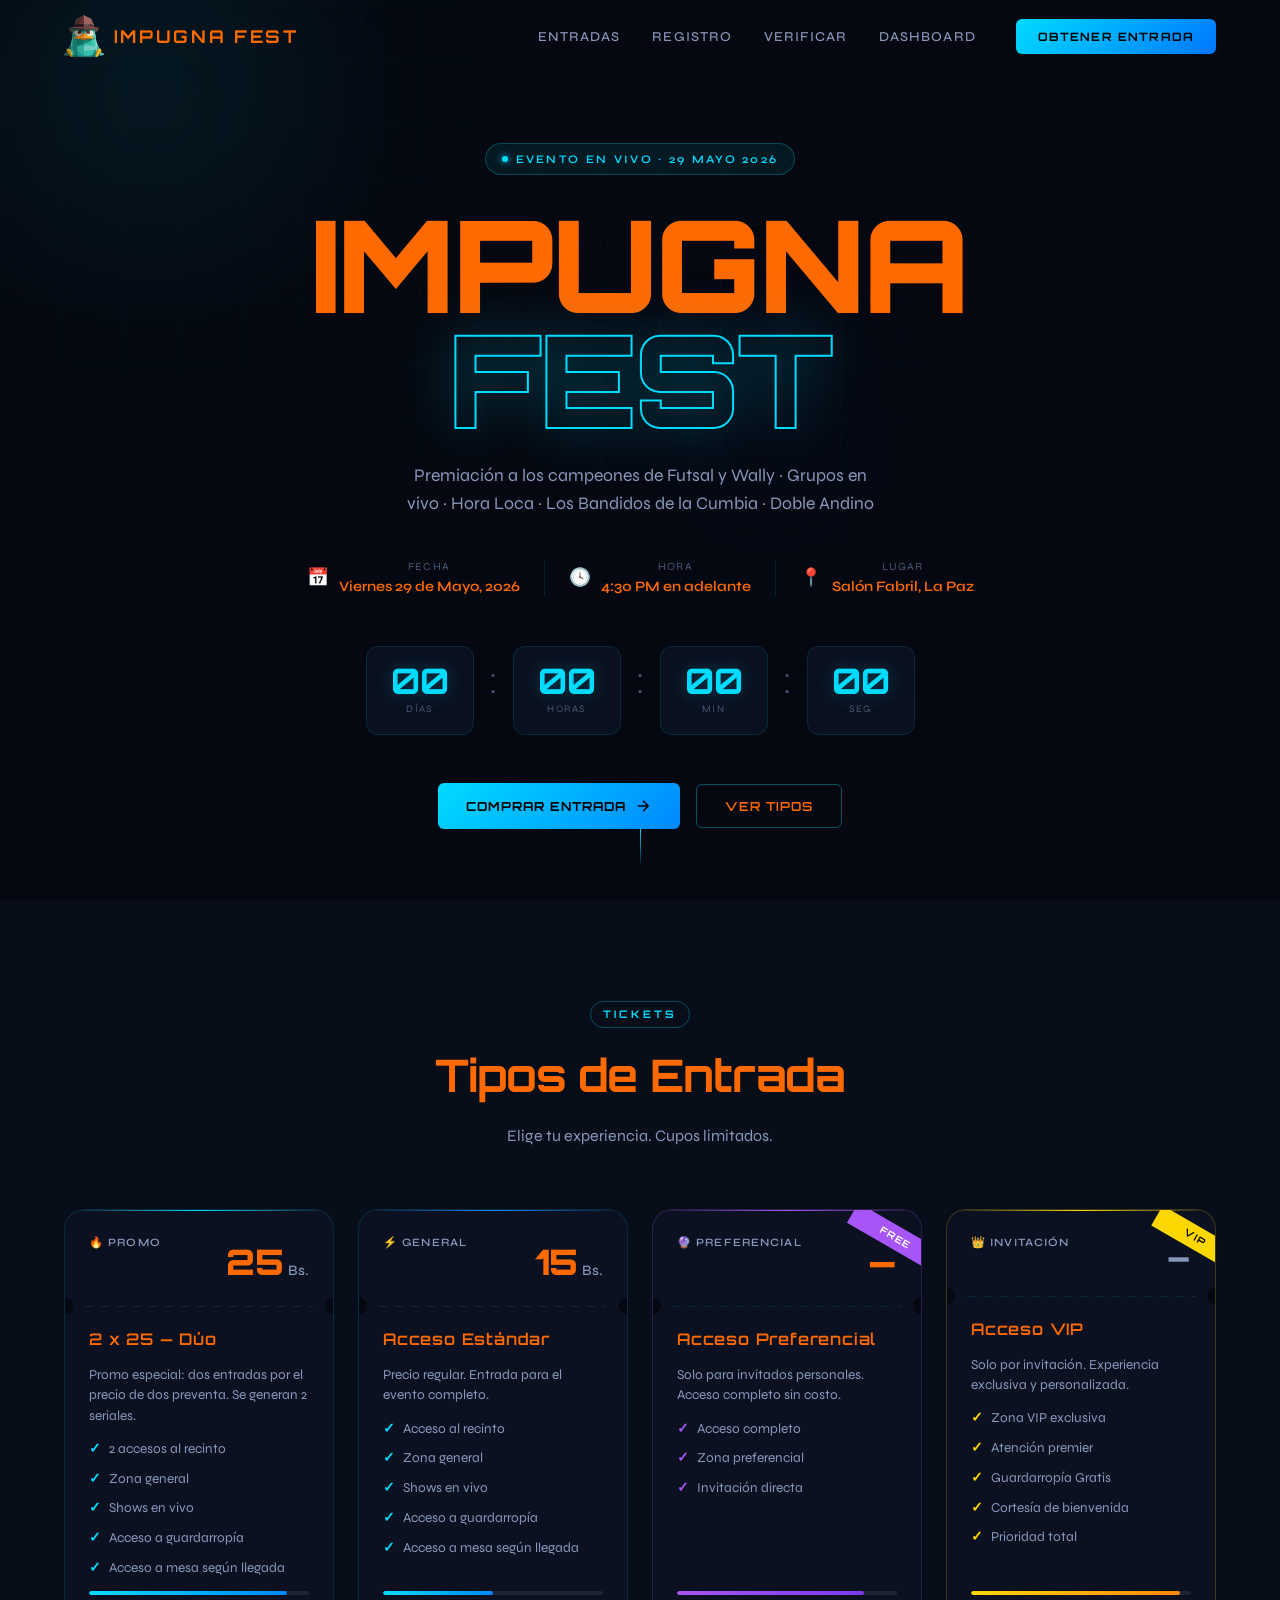
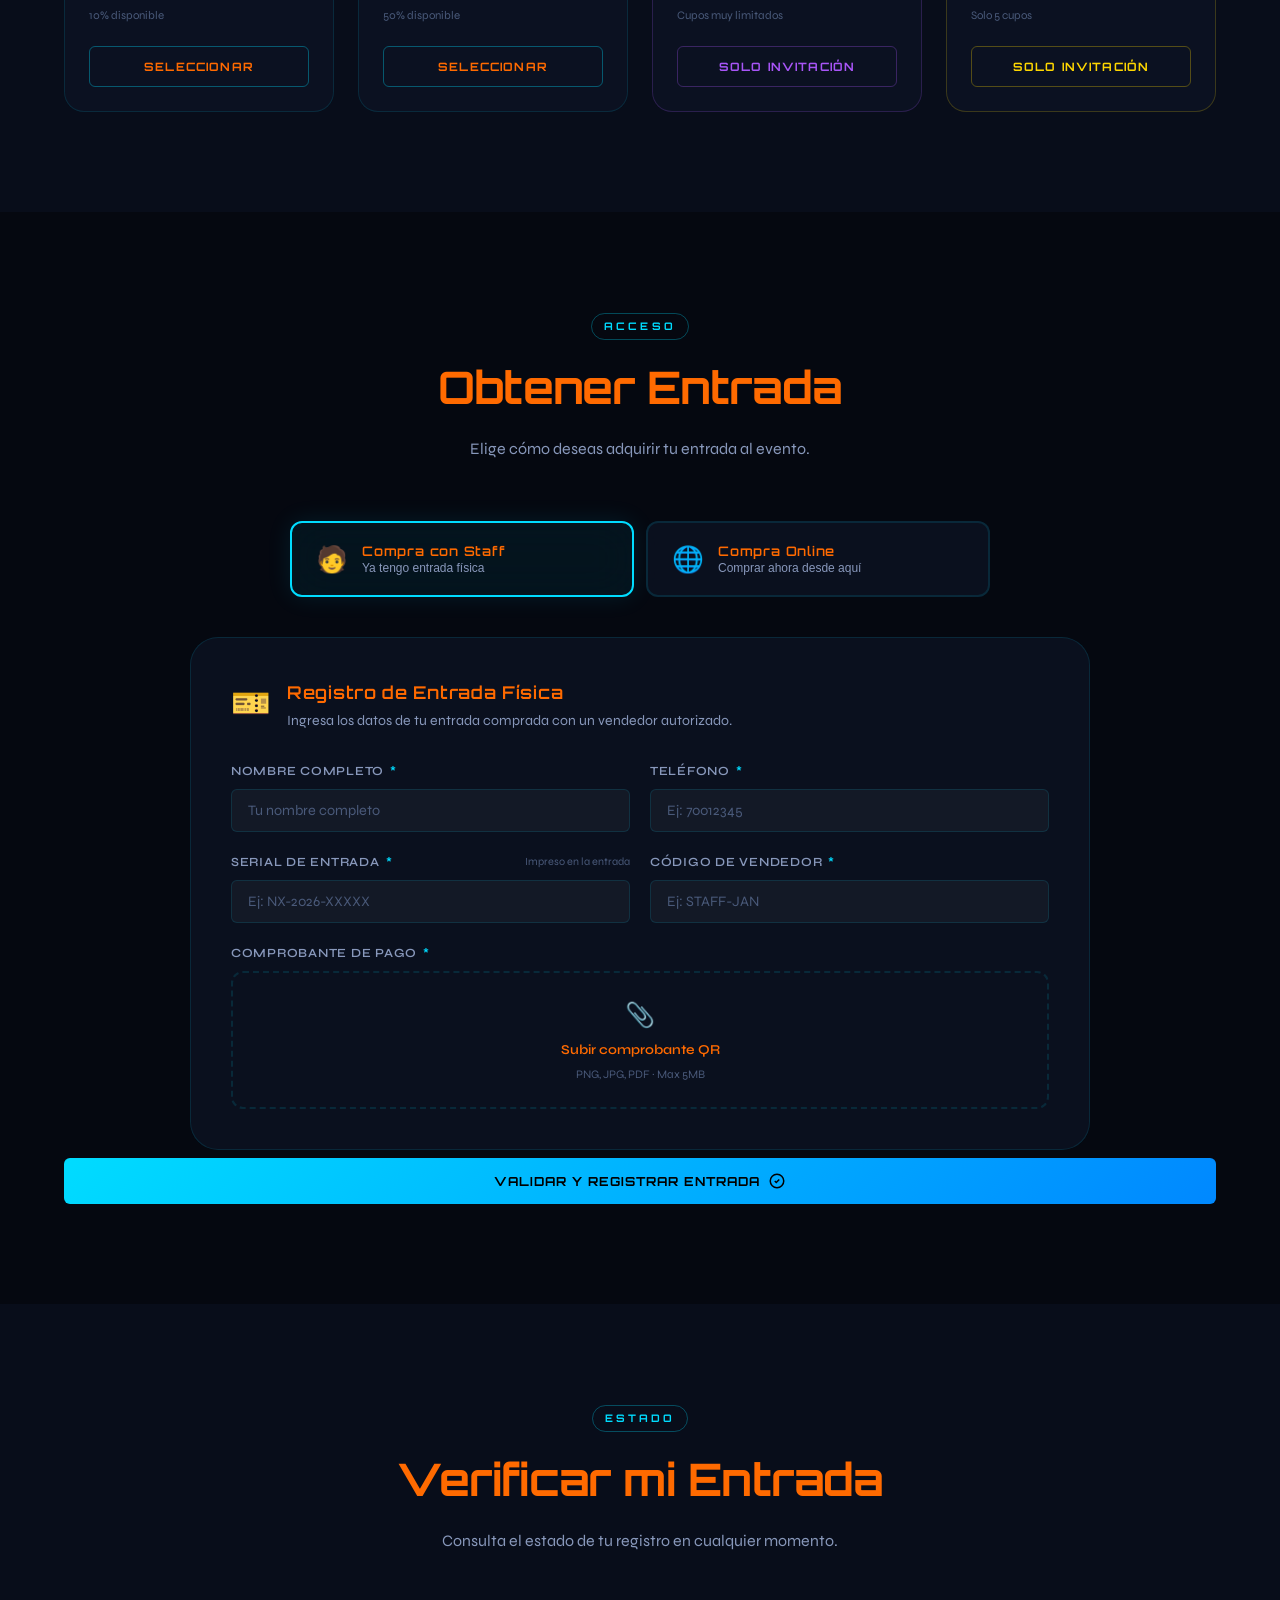
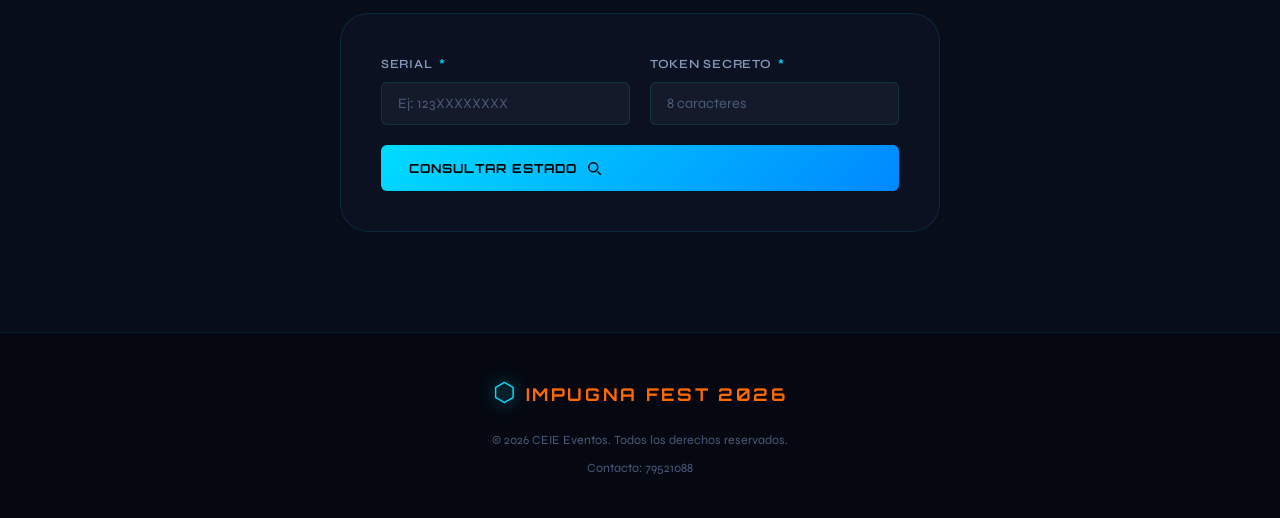
==== commit 14c60758: "PRUEBAS" ====
--- a/index.html
+++ b/index.html
@@ -133,36 +133,36 @@
 
       <div class="tickets-grid">
 
-        <!-- PREVENTA -->
-        <div class="ticket-card ticket-card--preventa" data-type="preventa">
-          <div class="ticket-glow"></div>
-          <div class="ticket-header">
-            <span class="ticket-badge">🔥 PREVENTA</span>
-            <div class="ticket-price">
-              <span class="price-amount">10</span>
-              <span class="price-currency">Bs.</span>
-            </div>
-          </div>
-          <div class="ticket-perforations"></div>
-          <div class="ticket-body">
-            <h3 class="ticket-name">Acceso General</h3>
-            <p class="ticket-desc">Precio especial de lanzamiento. Oferta por tiempo limitado.</p>
-            <ul class="ticket-features">
-              <li><span class="feat-icon">✓</span> Acceso al recinto</li>
-              <li><span class="feat-icon">✓</span> Zona general</li>
-              <li><span class="feat-icon">✓</span> Shows en vivo</li>
-              <li><span class="feat-icon">✓</span> Acceso a guardarropía</li>
-              <li><span class="feat-icon">✓</span> Acceso a mesa según llegada</li>
-            </ul>
-            <div class="ticket-availability">
-              <div class="availability-bar">
-                <div class="availability-fill" style="width: 90%"></div>
-              </div>
-              <span class="availability-text">10% disponible</span>
-            </div>
-          </div>
-          <button class="ticket-btn" onclick="selectTicket('preventa', 10)">Seleccionar</button>
-        </div>
+        <!-- PROMO -->
+<div class="ticket-card ticket-card--preventa" data-type="preventa">
+  <div class="ticket-glow"></div>
+  <div class="ticket-header">
+    <span class="ticket-badge">🔥 PROMO</span>
+    <div class="ticket-price">
+      <span class="price-amount">25</span>
+      <span class="price-currency">Bs.</span>
+    </div>
+  </div>
+  <div class="ticket-perforations"></div>
+  <div class="ticket-body">
+    <h3 class="ticket-name">2 x 25 — Dúo</h3>
+    <p class="ticket-desc">Promo especial: dos entradas por el precio de dos preventa. Se generan 2 seriales.</p>
+    <ul class="ticket-features">
+      <li><span class="feat-icon">✓</span> 2 accesos al recinto</li>
+      <li><span class="feat-icon">✓</span> Zona general</li>
+      <li><span class="feat-icon">✓</span> Shows en vivo</li>
+      <li><span class="feat-icon">✓</span> Acceso a guardarropía</li>
+      <li><span class="feat-icon">✓</span> Acceso a mesa según llegada</li>
+    </ul>
+    <div class="ticket-availability">
+      <div class="availability-bar">
+        <div class="availability-fill" style="width: 90%"></div>
+      </div>
+      <span class="availability-text">10% disponible</span>
+    </div>
+  </div>
+  <button class="ticket-btn" onclick="selectTicket('preventa', 25)">Seleccionar</button>
+</div>
 
         <!-- GENERAL -->
         <div class="ticket-card ticket-card--general" data-type="general">
@@ -377,12 +377,12 @@
 
             <h4 class="step-title">Selecciona tipo de entrada</h4>
             <div class="online-ticket-selector">
-              <div class="online-ticket" data-type="preventa" data-price="10" onclick="selectOnlineTicket(this)">
+              <div class="online-ticket" data-type="preventa" data-price="25" onclick="selectOnlineTicket(this)">
                 <div class="ot-info">
-                  <span class="ot-badge">PREVENTA</span>
-                  <span class="ot-name">Acceso General</span>
-                </div>
-                <span class="ot-price">10 Bs.</span>
+                  <span class="ot-badge">PROMO 2x25</span>
+                  <span class="ot-name">Dúo — 2 entradas</span>
+                </div>
+                <span class="ot-price">25 Bs.</span>
                 <div class="ot-check">✓</div>
               </div>
               <div class="online-ticket" data-type="general" data-price="15" onclick="selectOnlineTicket(this)">
@@ -398,27 +398,34 @@
           </div>
 
           <!-- Paso 2: Datos personales -->
-          <div class="online-step" id="step-2">
-            <h4 class="step-title">Tus datos personales</h4>
-            <form class="reg-form" id="formOnline" onsubmit="goToStep(3); return false;">
-              <div class="form-row">
-                <div class="form-group">
-                  <label for="onlineName">Nombre completo <span class="req">*</span></label>
-                  <input type="text" id="onlineName" placeholder="Tu nombre completo" required />
-                </div>
-                <div class="form-group">
-                  <label for="onlinePhone">Teléfono <span class="req">*</span></label>
-                  <input type="tel" id="onlinePhone" placeholder="Ej: 70012345" required />
-                </div>
-              </div>
-              <div class="selected-ticket-summary" id="ticketSummary">
-                <span class="summary-icon">🎫</span>
-                <span id="summaryText">Selecciona un tipo de entrada primero</span>
-              </div>
-              <button type="submit" class="btn-primary">Continuar al Pago</button>
-            <button class="btn-back" onclick="goToStep(1)">← Atrás</button>
-            </form>
-          </div>
+<div class="online-step" id="step-2">
+  <h4 class="step-title">Tus datos personales</h4>
+  <form id="formOnline">
+    <div class="form-row">
+      <div class="form-group">
+        <label for="onlineName">Nombre completo <span class="req">*</span></label>
+        <input type="text" id="onlineName" placeholder="Tu nombre completo" required />
+      </div>
+      <div class="form-group">
+        <label for="onlinePhone">Teléfono <span class="req">*</span></label>
+        <input type="tel" id="onlinePhone" placeholder="Ej: 70012345" required />
+      </div>
+    </div>
+    <div class="form-row" id="rowPersona2" style="display:none;">
+      <div class="form-group">
+        <label for="onlineName2">Nombre persona 2 <span class="req">*</span></label>
+        <input type="text" id="onlineName2" placeholder="Nombre completo" />
+      </div>
+      <div class="form-group">
+        <label for="onlinePhone2">Teléfono persona 2 <span class="req">*</span></label>
+        <input type="tel" id="onlinePhone2" placeholder="Ej: 70012345" />
+      </div>
+    </div>
+  </form>
+  <div class="form-group" id="summaryText" style="margin-top:8px;"></div>
+  <button class="btn-primary" onclick="goToStep(3)">Continuar</button>
+  <button class="btn-back" onclick="goToStep(1)">← Atrás</button>
+</div>
 
           <!-- Paso 3: Pago -->
           <div class="online-step" id="step-3">
@@ -467,59 +474,101 @@
           </div>
 
           <!-- Paso 4: Entrada generada -->
-          <div class="online-step" id="step-4">
-            <div class="ticket-generated">
-              <div class="tg-header">
-                <div class="tg-check-icon">✓</div>
-                <h4>¡Entrada Confirmada!</h4>
-                <p>Guarda tu serial y token. Los necesitarás para ingresar al evento.</p>
-              </div>
-
-              <div class="tg-ticket">
-                <div class="tg-ticket-top">
-                  <div class="tg-event">IMPUGNA FEST 2026</div>
-                  <div class="tg-date">29 MAYO · Salón Fabril</div>
-                </div>
-                <div class="tg-perforations"></div>
-                <div class="tg-ticket-bottom">
-                  <div class="tg-fields">
-                    <div class="tg-field">
-                      <span class="tg-field-label">TITULAR</span>
-                      <span class="tg-field-value" id="tgName">—</span>
-                    </div>
-                    <div class="tg-field">
-                      <span class="tg-field-label">TIPO</span>
-                      <span class="tg-field-value" id="tgType">—</span>
-                    </div>
-                    <div class="tg-field tg-field--serial">
-                      <span class="tg-field-label">SERIAL</span>
-                      <span class="tg-field-value tg-serial" id="tgSerial">—</span>
-                    </div>
-                    <div class="tg-field tg-field--token">
-                      <span class="tg-field-label">TOKEN SECRETO</span>
-                      <span class="tg-field-value tg-token" id="tgToken">—</span>
-                    </div>
-                  </div>
-                  <div class="tg-qr-area">
-                    <div class="qr-placeholder qr-placeholder--small">
-                      <div class="qr-mock qr-mock--small">
-                        <div class="qr-corner qr-corner--tl"></div>
-                        <div class="qr-corner qr-corner--tr"></div>
-                        <div class="qr-corner qr-corner--bl"></div>
-                        <div class="qr-inner-grid"></div>
-                      </div>
-                    </div>
-                    <p class="tg-qr-label">QR de Acceso</p>
-                  </div>
-                </div>
-              </div>
-<button class="btn-back" onclick="goToStep(1); resetOnlineFlow()">← Nueva compra</button>
-              <div class="tg-warning">
-                <span>⚠️</span>
-                <p>Guarda una captura de pantalla. Este es tu único comprobante digital.</p>
-              </div>
-            </div>
-          </div>
+<div class="online-step" id="step-4">
+  <div class="ticket-generated">
+    <div class="tg-header">
+      <div class="tg-check-icon">✓</div>
+      <h4>¡Entradas Confirmadas!</h4>
+      <p>Guarda los seriales y tokens. Los necesitarán para ingresar al evento.</p>
+    </div>
+
+    <!-- Ticket persona 1 -->
+    <div class="tg-ticket" id="tgTicket1">
+      <div class="tg-ticket-top">
+        <div class="tg-event">IMPUGNA FEST 2026</div>
+        <div class="tg-date">29 MAYO · Salón Fabril · PERSONA 1</div>
+      </div>
+      <div class="tg-perforations"></div>
+      <div class="tg-ticket-bottom">
+        <div class="tg-fields">
+          <div class="tg-field">
+            <span class="tg-field-label">TITULAR</span>
+            <span class="tg-field-value" id="tgName">—</span>
+          </div>
+          <div class="tg-field">
+            <span class="tg-field-label">TIPO</span>
+            <span class="tg-field-value" id="tgType">—</span>
+          </div>
+          <div class="tg-field tg-field--serial">
+            <span class="tg-field-label">SERIAL</span>
+            <span class="tg-field-value tg-serial" id="tgSerial">—</span>
+          </div>
+          <div class="tg-field tg-field--token">
+            <span class="tg-field-label">TOKEN SECRETO</span>
+            <span class="tg-field-value tg-token" id="tgToken">—</span>
+          </div>
+        </div>
+        <div class="tg-qr-area">
+          <div class="qr-placeholder qr-placeholder--small" id="qrArea1">
+            <div class="qr-mock qr-mock--small">
+              <div class="qr-corner qr-corner--tl"></div>
+              <div class="qr-corner qr-corner--tr"></div>
+              <div class="qr-corner qr-corner--bl"></div>
+              <div class="qr-inner-grid"></div>
+            </div>
+          </div>
+          <p class="tg-qr-label">QR de Acceso</p>
+        </div>
+      </div>
+    </div>
+
+    <!-- Ticket persona 2 (solo promo) -->
+    <div class="tg-ticket" id="tgTicket2" style="display:none;margin-top:16px;">
+      <div class="tg-ticket-top">
+        <div class="tg-event">IMPUGNA FEST 2026</div>
+        <div class="tg-date">29 MAYO · Salón Fabril · PERSONA 2</div>
+      </div>
+      <div class="tg-perforations"></div>
+      <div class="tg-ticket-bottom">
+        <div class="tg-fields">
+          <div class="tg-field">
+            <span class="tg-field-label">TITULAR</span>
+            <span class="tg-field-value" id="tgName2">—</span>
+          </div>
+          <div class="tg-field">
+            <span class="tg-field-label">TIPO</span>
+            <span class="tg-field-value" id="tgType2">—</span>
+          </div>
+          <div class="tg-field tg-field--serial">
+            <span class="tg-field-label">SERIAL</span>
+            <span class="tg-field-value tg-serial" id="tgSerial2">—</span>
+          </div>
+          <div class="tg-field tg-field--token">
+            <span class="tg-field-label">TOKEN SECRETO</span>
+            <span class="tg-field-value tg-token" id="tgToken2">—</span>
+          </div>
+        </div>
+        <div class="tg-qr-area">
+          <div class="qr-placeholder qr-placeholder--small" id="qrArea2">
+            <div class="qr-mock qr-mock--small">
+              <div class="qr-corner qr-corner--tl"></div>
+              <div class="qr-corner qr-corner--tr"></div>
+              <div class="qr-corner qr-corner--bl"></div>
+              <div class="qr-inner-grid"></div>
+            </div>
+          </div>
+          <p class="tg-qr-label">QR de Acceso</p>
+        </div>
+      </div>
+    </div>
+
+    <button class="btn-back" onclick="goToStep(1); resetOnlineFlow()">← Nueva compra</button>
+    <div class="tg-warning">
+      <span>⚠️</span>
+      <p>Guarda una captura de pantalla. Este es tu único comprobante digital.</p>
+    </div>
+  </div>
+</div>
 
         </div>
       </div>
--- a/styles.css
+++ b/styles.css
@@ -1,7 +1,3 @@
-/* ══════════════════════════════════════════════════════
-   NEXUS EVENT — styles.css
-   Estilo: Cyberpunk refinado · Glassmorphism · Dark mode
-   ══════════════════════════════════════════════════════ */
 
 /* ─── RESET & VARIABLES ─── */
 *, *::before, *::after {
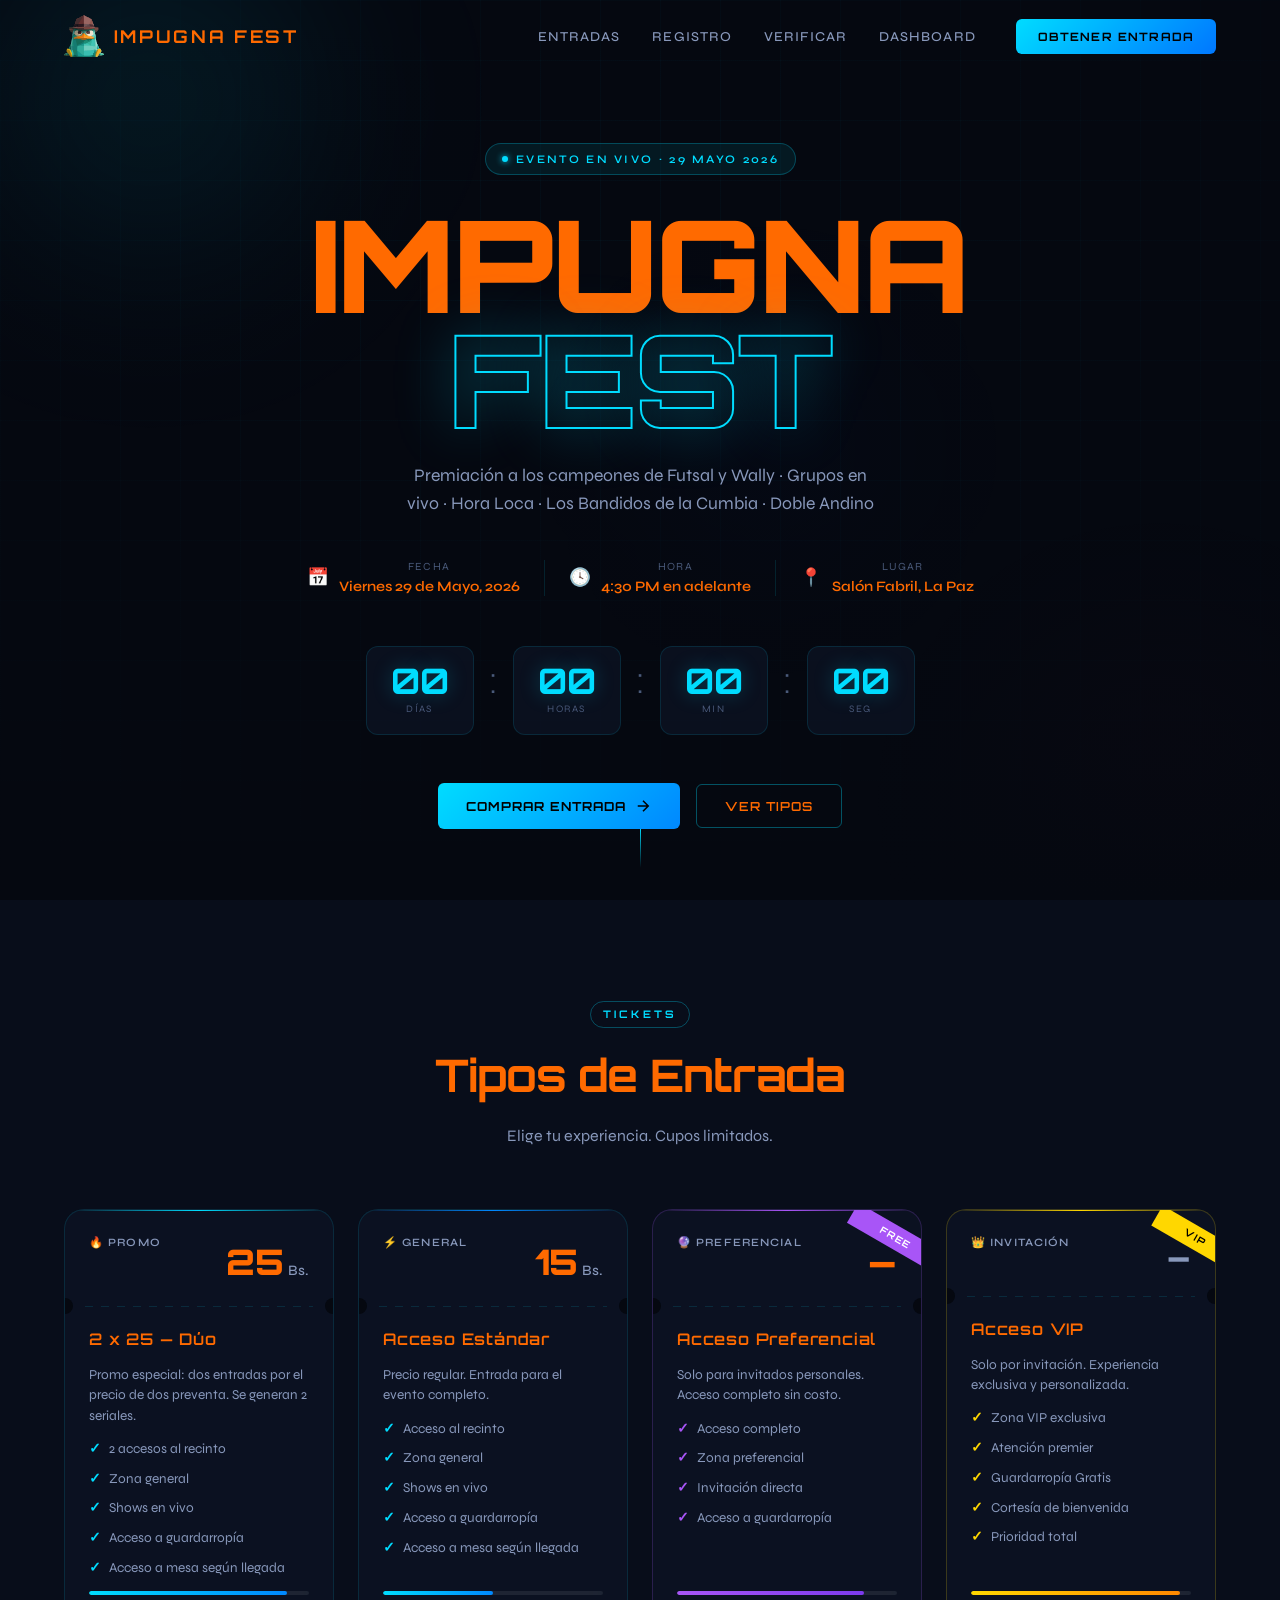
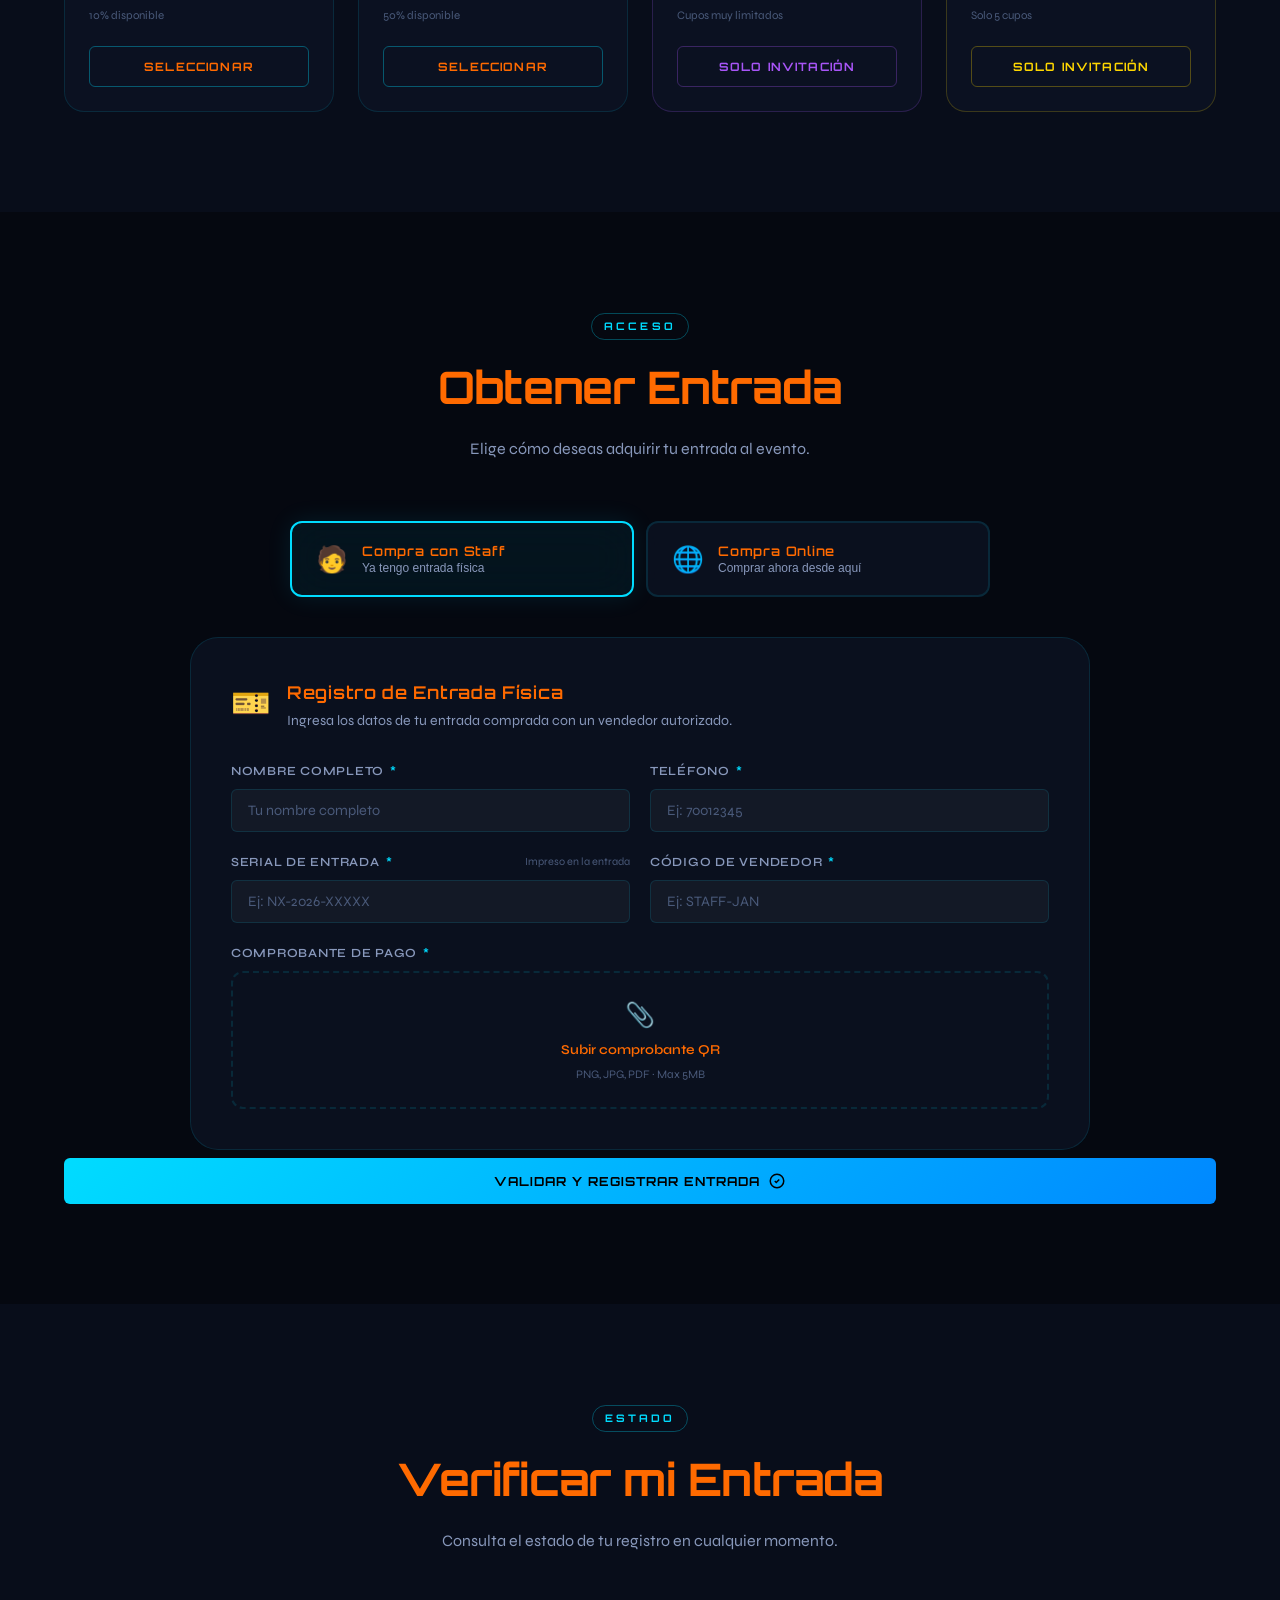
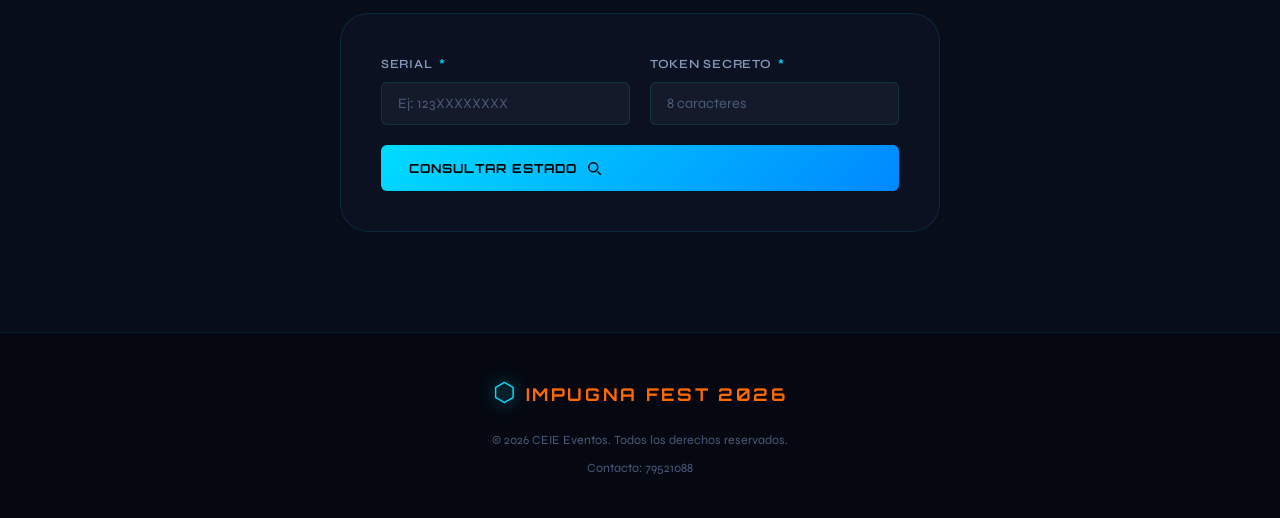
==== commit c1cc604f: "PRUEBAS 1" ====
--- a/index.html
+++ b/index.html
@@ -212,6 +212,7 @@
       <li><span class="feat-icon feat-icon--inner">✓</span> Acceso completo</li>
       <li><span class="feat-icon feat-icon--inner">✓</span> Zona preferencial</li>
       <li><span class="feat-icon feat-icon--inner">✓</span> Invitación directa</li>
+      <li><span class="feat-icon feat-icon--inner">✓</span> Acceso a guardarropía</li>
     </ul>
     <div class="ticket-availability">
       <div class="availability-bar">
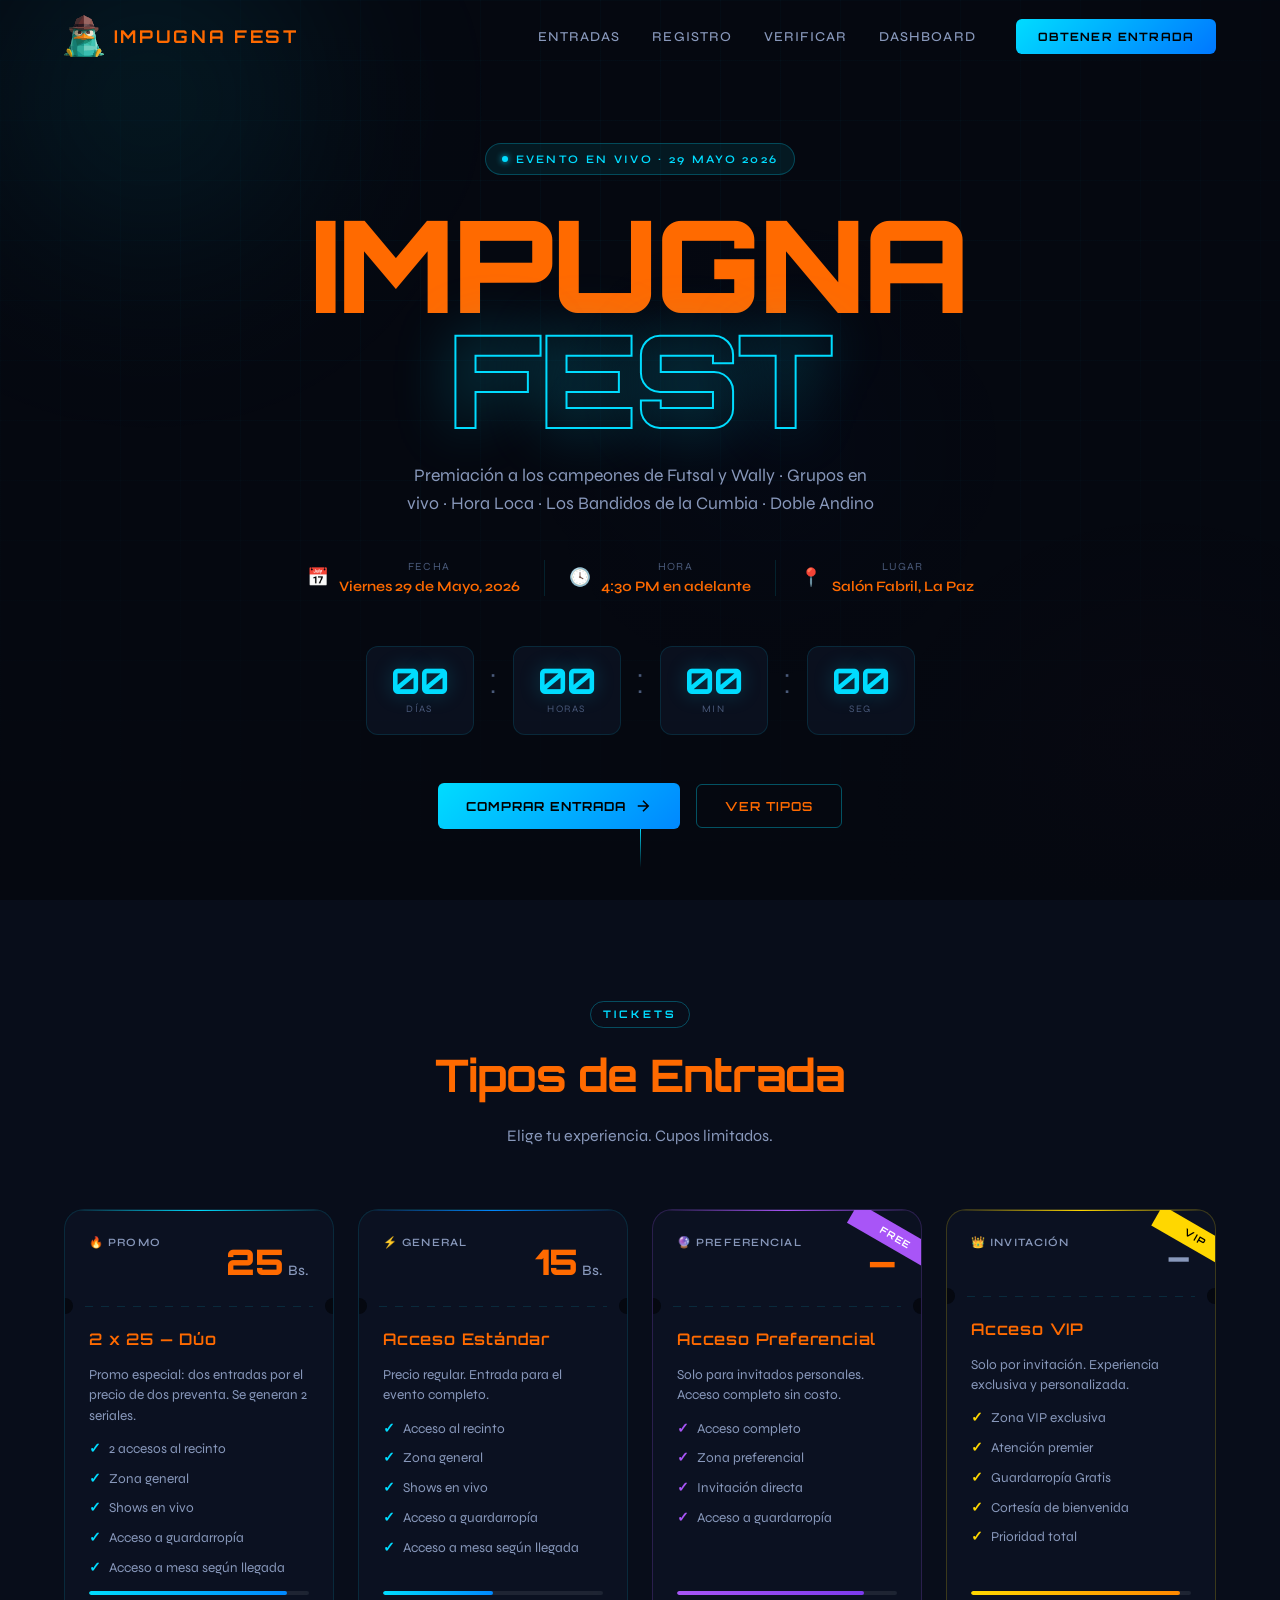
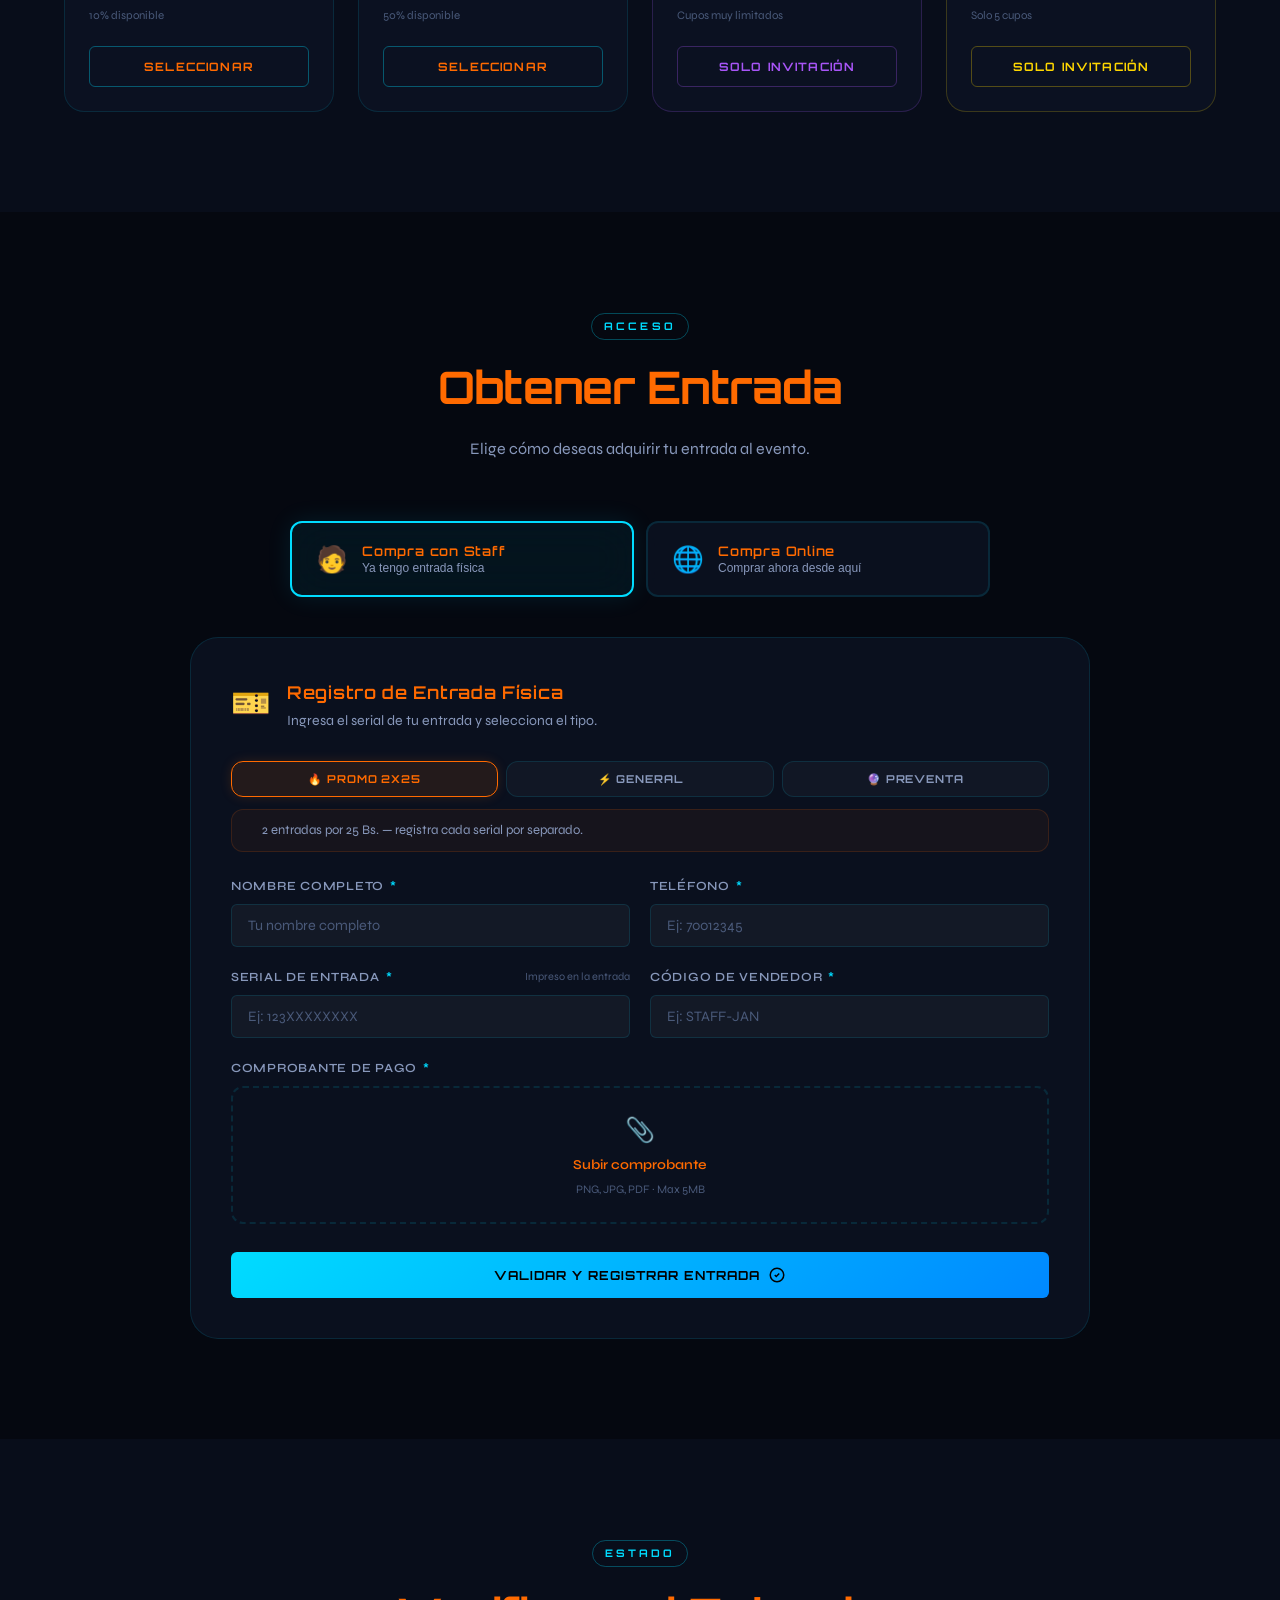
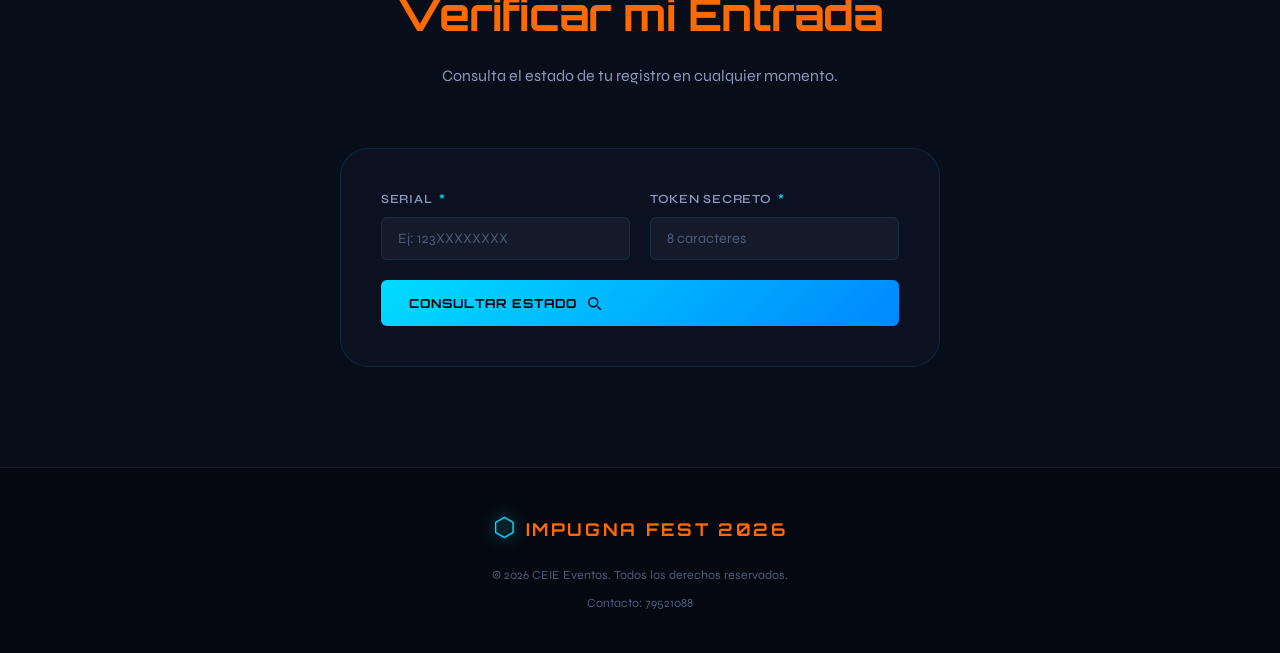
==== commit 65bcbe4c: "PRUEBAS 1" ====
--- a/index.html
+++ b/index.html
@@ -286,65 +286,76 @@
       </div>
 
       <!-- ─── PANEL STAFF ─── -->
-      <div class="reg-panel active" id="panel-staff">
-        <div class="reg-card">
-          <div class="reg-card-header">
-            <div class="reg-card-icon">🎫</div>
-            <div>
-              <h3>Registro de Entrada Física</h3>
-              <p>Ingresa los datos de tu entrada comprada con un vendedor autorizado.</p>
-            </div>
-          </div>
-
-          <form class="reg-form" id="formStaff" onsubmit="submitStaffForm(event)">
-            <div class="form-row">
-              <div class="form-group">
-                <label for="staffName">Nombre completo <span class="req">*</span></label>
-                <input type="text" id="staffName" placeholder="Tu nombre completo" required />
-              </div>
-              <div class="form-group">
-                <label for="staffPhone">Teléfono <span class="req">*</span></label>
-                <input type="tel" id="staffPhone" placeholder="Ej: 70012345" required />
-              </div>
-            </div>
-
-<div class="form-row">
-  <div class="form-group">
-    <label for="staffSerial">
-      Serial de Entrada <span class="req">*</span>
-      <span class="label-hint">Impreso en la entrada</span>
-    </label>
-    <input type="text" id="staffSerial" placeholder="Ej: NX-2026-XXXXX" required autocomplete="off" />
-  </div>
-  <div class="form-group">
-    <label for="staffCode">Código de Vendedor <span class="req">*</span></label>
-    <input type="text" id="staffCode" placeholder="Ej: STAFF-JAN" required autocomplete="off" />
-  </div>
-</div>
-              <div class="form-group">
-                <label>Comprobante de Pago <span class="req">*</span></label>
-                <div class="file-upload" id="staffFileUpload" onclick="document.getElementById('staffFile').click()">
-                  <input type="file" id="staffFile" accept="image/*,.pdf" hidden onchange="handleFileSelect(event, 'staffFileUpload')" />
-                  <div class="file-upload-content">
-                    <span class="file-upload-icon">📎</span>
-                    <span class="file-upload-text">Subir comprobante QR</span>
-                    <span class="file-upload-hint">PNG, JPG, PDF · Max 5MB</span>
-                  </div>
-                </div>
-              </div>
-            </div>
-
-            <div class="form-actions">
-              <button type="submit" class="btn-primary btn-full">
-                <span>Validar y Registrar Entrada</span>
-                <svg width="18" height="18" viewBox="0 0 24 24" fill="none" stroke="currentColor" stroke-width="2"><path d="M9 12l2 2 4-4m6 2a9 9 0 11-18 0 9 9 0 0118 0z"/></svg>
-              </button>
-            </div>
-          </form>
-
-          <!-- Resultado de validación -->
-          <div class="validation-result" id="staffResult" style="display:none"></div>
-        </div>
+<div class="reg-panel active" id="panel-staff">
+  <div class="reg-card">
+    <div class="reg-card-header">
+      <div class="reg-card-icon">🎫</div>
+      <div>
+        <h3>Registro de Entrada Física</h3>
+        <p>Ingresa el serial de tu entrada y selecciona el tipo.</p>
+      </div>
+    </div>
+
+    <!-- Selector de tipo -->
+    <div class="staff-type-tabs">
+      <button class="stt-btn active" data-stype="promo"       onclick="selectStaffType(this)">🔥 Promo 2x25</button>
+      <button class="stt-btn"        data-stype="general"     onclick="selectStaffType(this)">⚡ General</button>
+      <button class="stt-btn"        data-stype="preventa" onclick="selectStaffType(this)">🔮 preventa</button>
+    </div>
+    <div class="staff-type-info" id="staffTypeInfo">
+      <span class="sti-dot"></span>
+      <span id="staffTypeDesc">2 entradas por 25 Bs. — registra cada serial por separado.</span>
+    </div>
+
+    <form class="reg-form" id="formStaff" onsubmit="submitStaffForm(event)">
+      <div class="form-row">
+        <div class="form-group">
+          <label for="staffName">Nombre completo <span class="req">*</span></label>
+          <input type="text" id="staffName" placeholder="Tu nombre completo" required />
+        </div>
+        <div class="form-group">
+          <label for="staffPhone">Teléfono <span class="req">*</span></label>
+          <input type="tel" id="staffPhone" placeholder="Ej: 70012345" required />
+        </div>
+      </div>
+
+      <div class="form-row">
+        <div class="form-group">
+          <label for="staffSerial">
+            Serial de Entrada <span class="req">*</span>
+            <span class="label-hint">Impreso en la entrada</span>
+          </label>
+          <input type="text" id="staffSerial" placeholder="Ej: 123XXXXXXXX" required autocomplete="off" />
+        </div>
+        <div class="form-group">
+          <label for="staffCode">Código de Vendedor <span class="req">*</span></label>
+          <input type="text" id="staffCode" placeholder="Ej: STAFF-JAN" required autocomplete="off" />
+        </div>
+      </div>
+
+      <div class="form-group">
+        <label>Comprobante de Pago <span class="req">*</span></label>
+        <div class="file-upload" id="staffFileUpload" onclick="document.getElementById('staffFile').click()">
+          <input type="file" id="staffFile" accept="image/*,.pdf" hidden onchange="handleFileSelect(event, 'staffFileUpload')" />
+          <div class="file-upload-content">
+            <span class="file-upload-icon">📎</span>
+            <span class="file-upload-text">Subir comprobante</span>
+            <span class="file-upload-hint">PNG, JPG, PDF · Max 5MB</span>
+          </div>
+        </div>
+      </div>
+
+      <div class="form-actions">
+        <button type="submit" class="btn-primary btn-full">
+          <span>Validar y Registrar Entrada</span>
+          <svg width="18" height="18" viewBox="0 0 24 24" fill="none" stroke="currentColor" stroke-width="2"><path d="M9 12l2 2 4-4m6 2a9 9 0 11-18 0 9 9 0 0118 0z"/></svg>
+        </button>
+      </div>
+    </form>
+
+    <div class="validation-result" id="staffResult" style="display:none"></div>
+  </div>
+</div>
       </div>
 
       <!-- ─── PANEL ONLINE ─── -->
@@ -431,34 +442,29 @@
           <!-- Paso 3: Pago -->
           <div class="online-step" id="step-3">
             <h4 class="step-title">Realiza tu pago</h4>
-            <div class="payment-box">
-              <div class="payment-qr-area">
-                <div class="qr-placeholder">
-                  <div class="qr-mock">
-                    <div class="qr-corner qr-corner--tl"></div>
-                    <div class="qr-corner qr-corner--tr"></div>
-                    <div class="qr-corner qr-corner--bl"></div>
-                    <div class="qr-inner-grid"></div>
-                  </div>
-                  <p class="qr-label">QR de Pago</p>
-                  <p class="qr-sublabel">Escanea con tu banco o billetera</p>
-                </div>
-              </div>
-              <div class="payment-info">
-                <div class="payment-detail">
-                  <span class="pd-label">Monto a pagar</span>
-                  <span class="pd-value" id="paymentAmount">— Bs.</span>
-                </div>
-                <div class="payment-detail">
-                  <span class="pd-label">Concepto</span>
-                  <span class="pd-value">Impugna Fest 2026</span>
-                </div>
-                <div class="payment-detail">
-                  <span class="pd-label">Tipo</span>
-                  <span class="pd-value" id="paymentType">—</span>
-                </div>
-              </div>
-            </div>
+<div class="payment-box">
+  <div class="payment-qr-area">
+    <div class="qr-placeholder">
+      <img id="qrImagen" src="" alt="QR de pago" style="width:160px;height:160px;border-radius:12px;object-fit:cover;" />
+      <p class="qr-label">QR de Pago</p>
+      <p class="qr-sublabel">Escanea con tu banco o billetera</p>
+    </div>
+  </div>
+  <div class="payment-info">
+    <div class="payment-detail">
+      <span class="pd-label">Monto a pagar</span>
+      <span class="pd-value" id="paymentAmount">— Bs.</span>
+    </div>
+    <div class="payment-detail">
+      <span class="pd-label">Concepto</span>
+      <span class="pd-value">IMPUGNA FEST 2025</span>
+    </div>
+    <div class="payment-detail">
+      <span class="pd-label">Tipo</span>
+      <span class="pd-value" id="paymentType">—</span>
+    </div>
+  </div>
+</div>
             <div class="form-group">
               <label>Sube tu comprobante de pago <span class="req">*</span></label>
               <div class="file-upload" id="onlineFileUpload" onclick="document.getElementById('onlineFile').click()">
--- a/styles.css
+++ b/styles.css
@@ -1610,4 +1610,59 @@
   border-color: #a855f7 !important;
   color: #fff !important;
   box-shadow: 0 0 20px rgba(168, 85, 247, 0.3) !important;
+}
+/* Staff type tabs */
+.staff-type-tabs {
+  display: flex;
+  gap: 8px;
+  margin-bottom: 12px;
+  flex-wrap: wrap;
+}
+
+.stt-btn {
+  flex: 1;
+  min-width: 120px;
+  padding: 10px 16px;
+  background: rgba(255,255,255,0.03);
+  border: 1px solid var(--c-border);
+  border-radius: var(--radius-md);
+  color: var(--c-text-2);
+  font-family: var(--font-display);
+  font-size: 0.68rem;
+  font-weight: 700;
+  letter-spacing: 0.08em;
+  text-transform: uppercase;
+  cursor: pointer;
+  transition: var(--transition);
+}
+
+.stt-btn:hover { border-color: var(--c-border-h); color: var(--c-text); }
+
+.stt-btn.active {
+  background: rgba(255,106,0,0.1);
+  border-color: var(--c-accent);
+  color: var(--c-accent);
+  box-shadow: 0 0 12px rgba(255,106,0,0.15);
+}
+
+.staff-type-info {
+  display: flex;
+  align-items: center;
+  gap: 8px;
+  padding: 10px 14px;
+  background: rgba(255,106,0,0.05);
+  border: 1px solid rgba(255,106,0,0.15);
+  border-radius: var(--radius-md);
+  margin-bottom: 24px;
+  font-size: 0.82rem;
+  color: var(--c-text-2);
+}
+
+.sti-dot {
+  width: 8px; height: 8px;
+  border-radius: 50%;
+  background: var(--c-accent);
+  box-shadow: 0 0 6px var(--c-accent);
+  flex-shrink: 0;
+  animation: blink 1.5s ease-in-out infinite;
 }
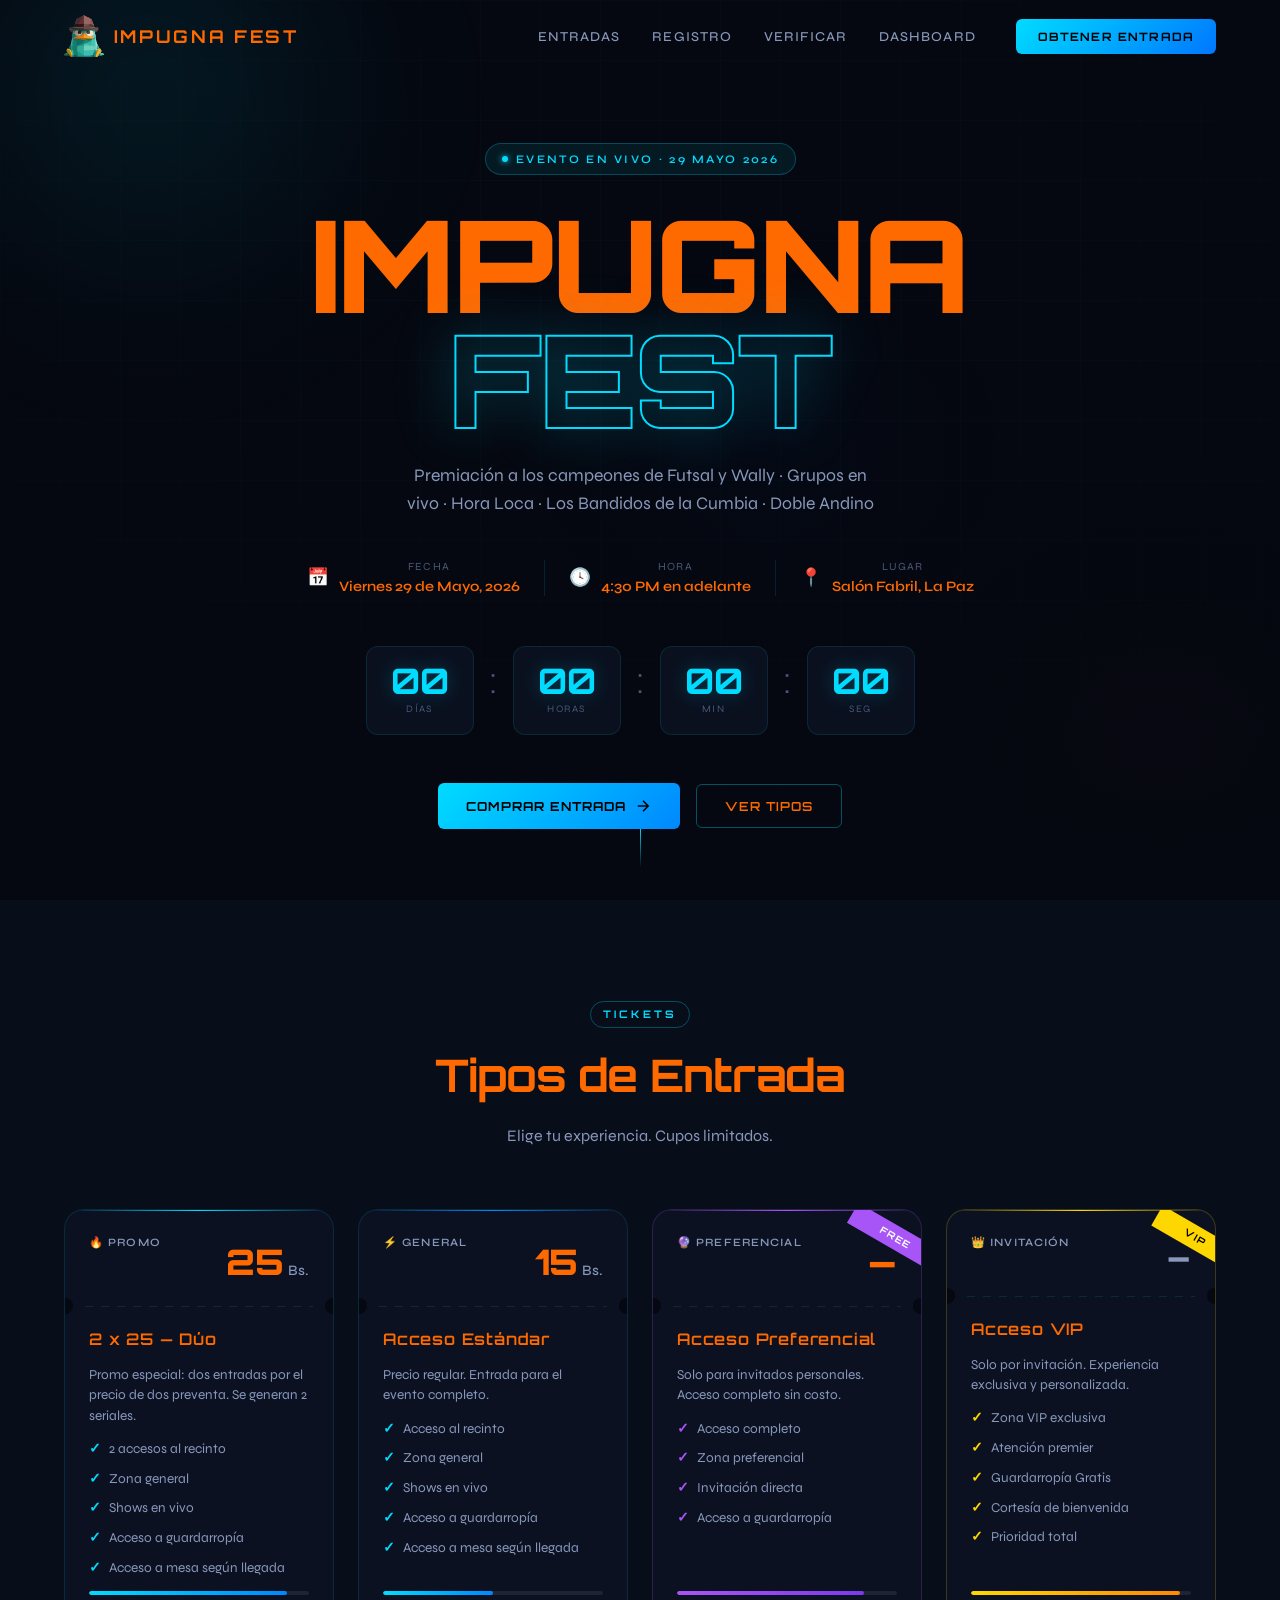
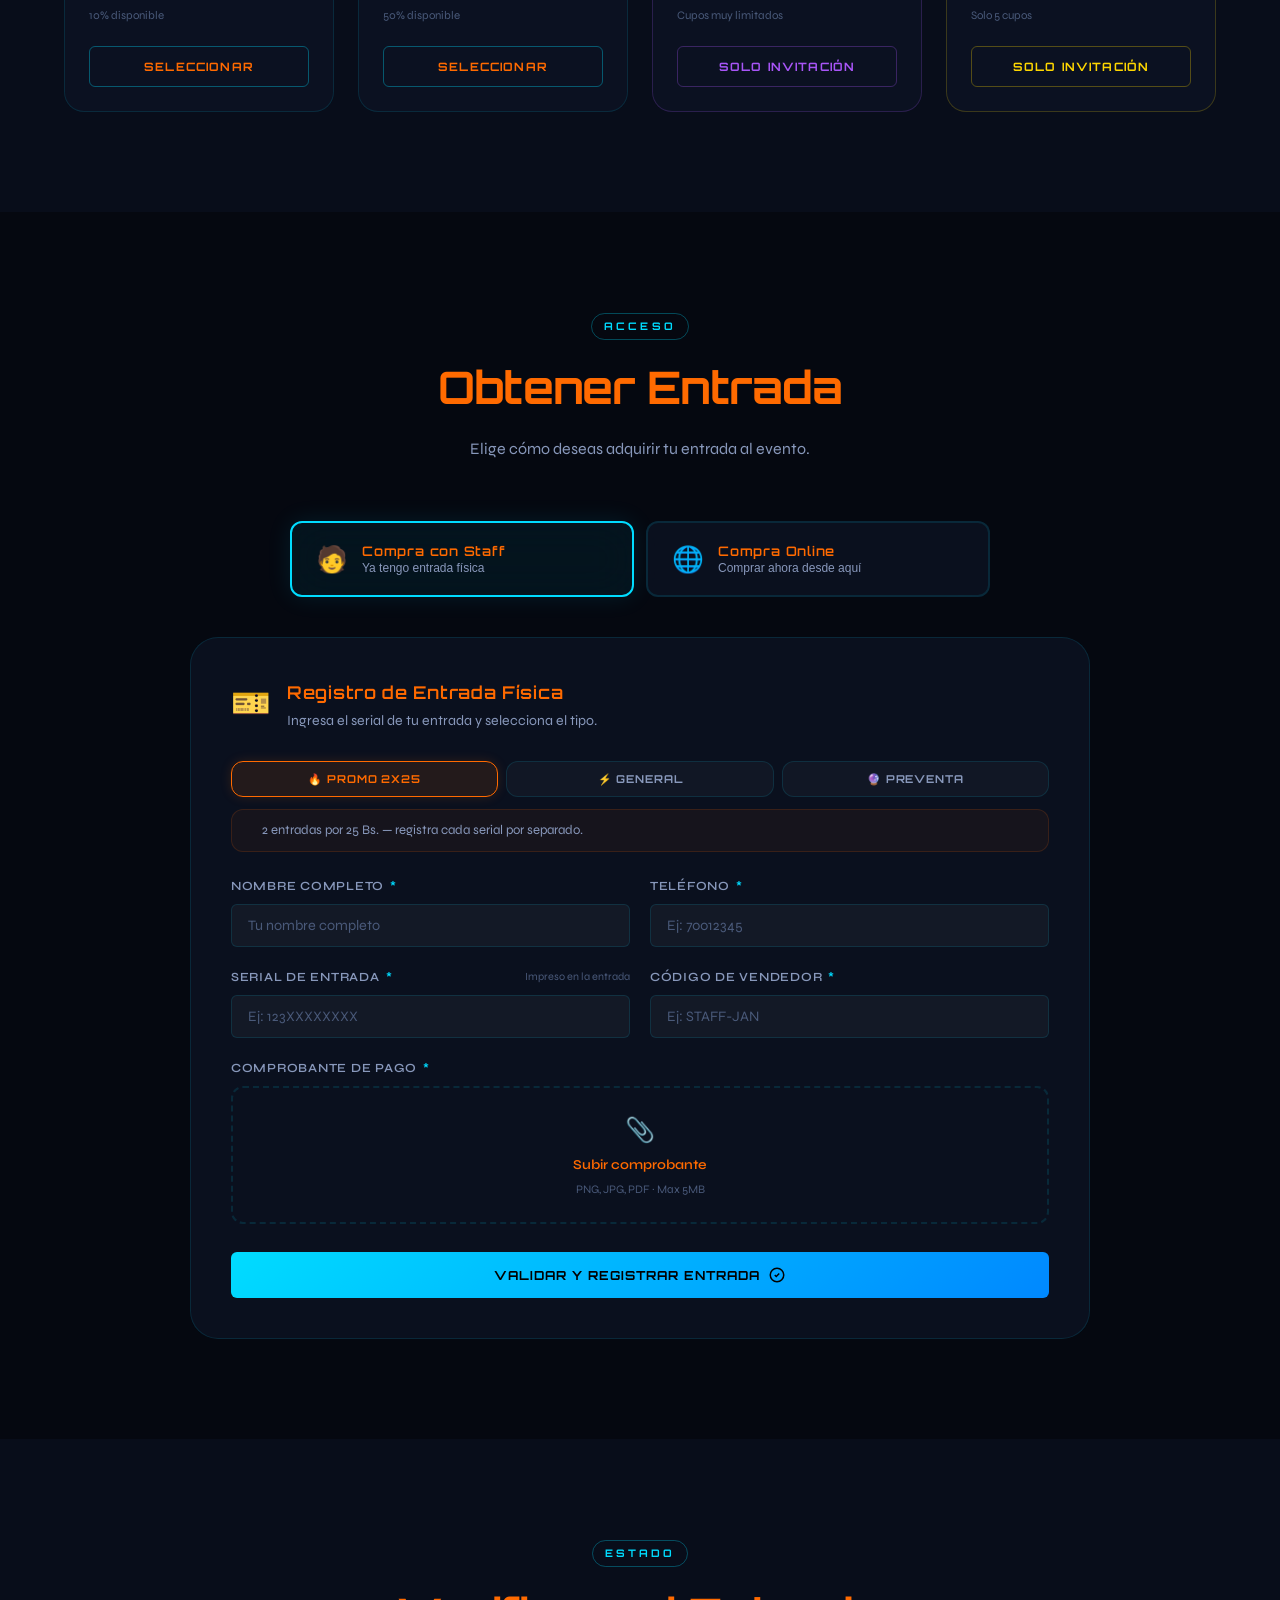
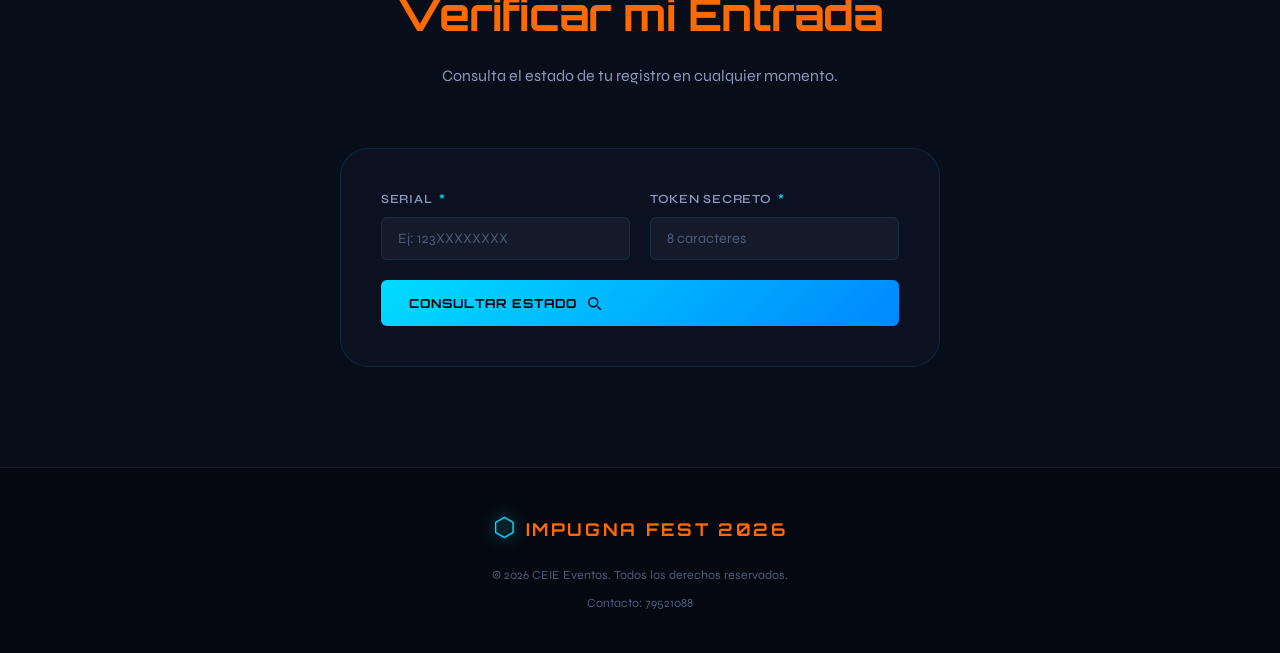
==== commit 0dbac987: "PRUEBAS 3" ====
--- a/index.html
+++ b/index.html
@@ -486,7 +486,7 @@
     <div class="tg-header">
       <div class="tg-check-icon">✓</div>
       <h4>¡Entradas Confirmadas!</h4>
-      <p>Guarda los seriales y tokens. Los necesitarán para ingresar al evento.</p>
+      <span>⚠️</span> <h3>Guarda los seriales y tokens. Los necesitarán para ingresar al evento.</h3>
     </div>
 
     <!-- Ticket persona 1 -->
@@ -525,6 +525,14 @@
             </div>
           </div>
           <p class="tg-qr-label">QR de Acceso</p>
+          <button class="btn-download" id="btnDownload1" onclick="descargarTicketPDF(
+            document.getElementById('tgName').textContent,
+            document.getElementById('tgSerial').textContent,
+            document.getElementById('tgToken').textContent,
+            '', 
+            document.getElementById('tgType').textContent,
+            'PERSONA 1'
+          )">⬇ Descargar mi entrada</button>
         </div>
       </div>
     </div>
@@ -565,6 +573,14 @@
             </div>
           </div>
           <p class="tg-qr-label">QR de Acceso</p>
+          <button class="btn-download" id="btnDownload2" style="display:none" onclick="descargarTicketPDF(
+  document.getElementById('tgName2').textContent,
+  document.getElementById('tgSerial2').textContent,
+  document.getElementById('tgToken2').textContent,
+  '',
+  document.getElementById('tgType2').textContent,
+  'PERSONA 2'
+)">⬇ Descargar mi entrada</button>
         </div>
       </div>
     </div>
--- a/styles.css
+++ b/styles.css
@@ -1665,4 +1665,27 @@
   box-shadow: 0 0 6px var(--c-accent);
   flex-shrink: 0;
   animation: blink 1.5s ease-in-out infinite;
+}
+.btn-download {
+  display: inline-flex;
+  align-items: center;
+  gap: 8px;
+  background: linear-gradient(135deg, #ff6a00, #ff3c00);
+  border: none;
+  color: #fff;
+  font-family: var(--font-display);
+  font-size: 0.72rem;
+  font-weight: 700;
+  letter-spacing: 0.1em;
+  padding: 10px 20px;
+  border-radius: var(--radius-sm);
+  cursor: pointer;
+  transition: var(--transition);
+  text-transform: uppercase;
+  align-self: flex-start;
+}
+
+.btn-download:hover {
+  transform: translateY(-2px);
+  box-shadow: 0 0 20px rgba(255,106,0,0.4);
 }
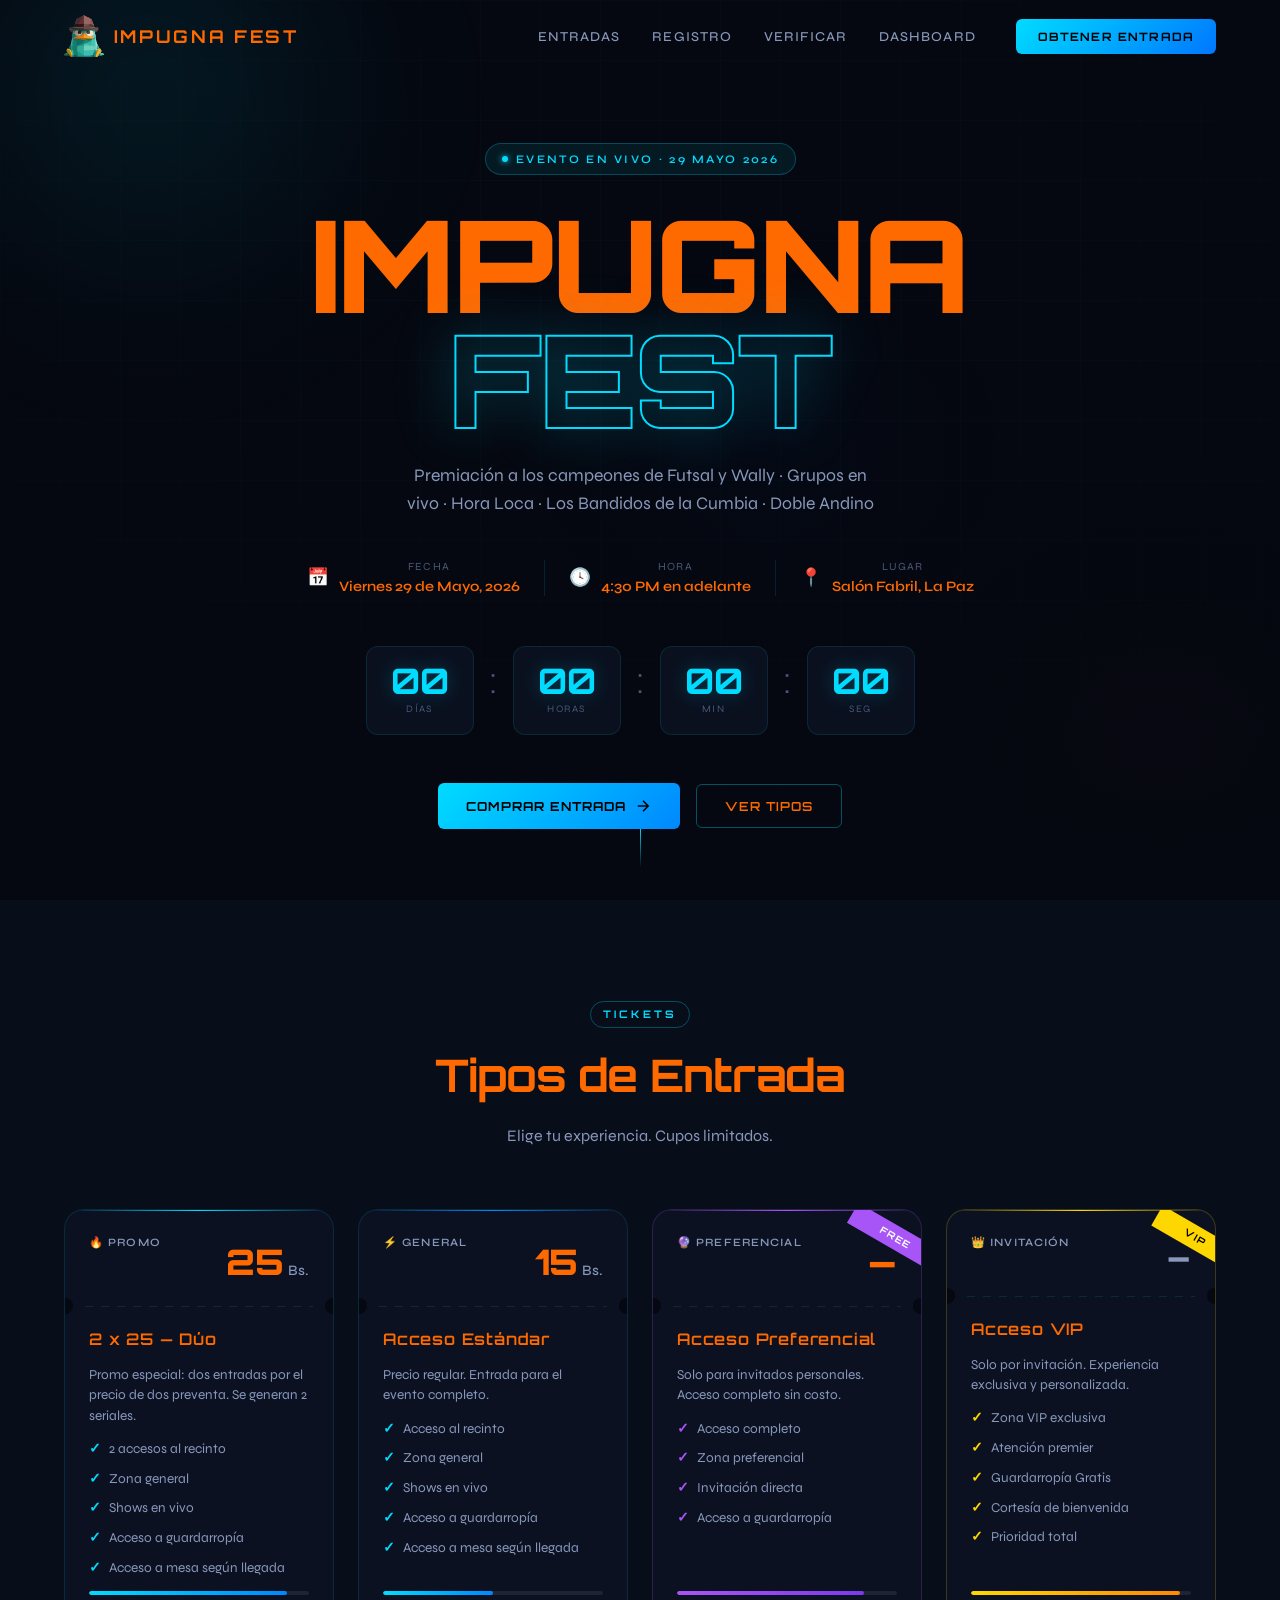
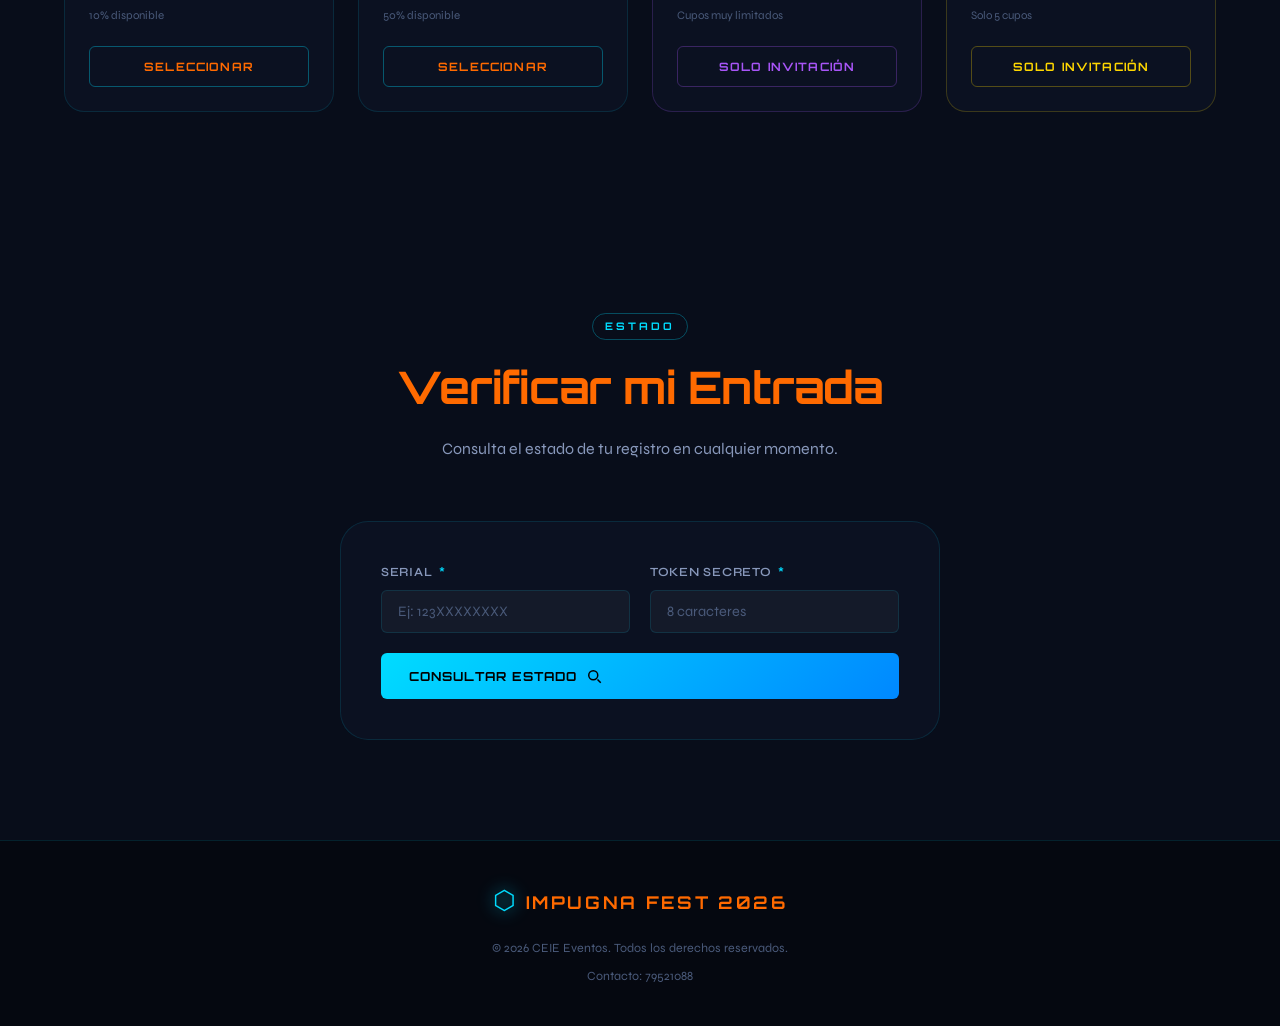
==== commit a4f6b8d2: "PRUEBAS 9" ====
--- a/index.html
+++ b/index.html
@@ -258,345 +258,6 @@
     </div>
   </section>
 
-  <!-- ══════════════════════════ REGISTRO / FORMULARIO ═══════════════════════ -->
-  <section class="section registro-section" id="registro">
-    <div class="container">
-      <div class="section-header">
-        <span class="section-tag">ACCESO</span>
-        <h2 class="section-title">Obtener Entrada</h2>
-        <p class="section-sub">Elige cómo deseas adquirir tu entrada al evento.</p>
-      </div>
-
-      <!-- TABS -->
-      <div class="reg-tabs">
-        <button class="reg-tab active" data-tab="staff" onclick="switchTab('staff')">
-          <span class="tab-icon">🧑</span>
-          <div>
-            <span class="tab-title">Compra con Staff</span>
-            <span class="tab-sub">Ya tengo entrada física</span>
-          </div>
-        </button>
-        <button class="reg-tab" data-tab="online" onclick="switchTab('online')">
-          <span class="tab-icon">🌐</span>
-          <div>
-            <span class="tab-title">Compra Online</span>
-            <span class="tab-sub">Comprar ahora desde aquí</span>
-          </div>
-        </button>
-      </div>
-
-      <!-- ─── PANEL STAFF ─── -->
-<div class="reg-panel active" id="panel-staff">
-  <div class="reg-card">
-    <div class="reg-card-header">
-      <div class="reg-card-icon">🎫</div>
-      <div>
-        <h3>Registro de Entrada Física</h3>
-        <p>Ingresa el serial de tu entrada y selecciona el tipo.</p>
-      </div>
-    </div>
-
-    <!-- Selector de tipo -->
-    <div class="staff-type-tabs">
-      <button class="stt-btn active" data-stype="promo"       onclick="selectStaffType(this)">🔥 Promo 2x25</button>
-      <button class="stt-btn"        data-stype="general"     onclick="selectStaffType(this)">⚡ General</button>
-      <button class="stt-btn"        data-stype="preventa" onclick="selectStaffType(this)">🔮 preventa</button>
-    </div>
-    <div class="staff-type-info" id="staffTypeInfo">
-      <span class="sti-dot"></span>
-      <span id="staffTypeDesc">2 entradas por 25 Bs. — registra cada serial por separado.</span>
-    </div>
-
-    <form class="reg-form" id="formStaff" onsubmit="submitStaffForm(event)">
-      <div class="form-row">
-        <div class="form-group">
-          <label for="staffName">Nombre completo <span class="req">*</span></label>
-          <input type="text" id="staffName" placeholder="Tu nombre completo" required />
-        </div>
-        <div class="form-group">
-          <label for="staffPhone">Teléfono <span class="req">*</span></label>
-          <input type="tel" id="staffPhone" placeholder="Ej: 70012345" required />
-        </div>
-      </div>
-
-      <div class="form-row">
-        <div class="form-group">
-          <label for="staffSerial">
-            Serial de Entrada <span class="req">*</span>
-            <span class="label-hint">Impreso en la entrada</span>
-          </label>
-          <input type="text" id="staffSerial" placeholder="Ej: 123XXXXXXXX" required autocomplete="off" />
-        </div>
-        <div class="form-group">
-          <label for="staffCode">Código de Vendedor <span class="req">*</span></label>
-          <input type="text" id="staffCode" placeholder="Ej: STAFF-JAN" required autocomplete="off" />
-        </div>
-      </div>
-
-      <div class="form-group">
-        <label>Comprobante de Pago <span class="req">*</span></label>
-        <div class="file-upload" id="staffFileUpload" onclick="document.getElementById('staffFile').click()">
-          <input type="file" id="staffFile" accept="image/*,.pdf" hidden onchange="handleFileSelect(event, 'staffFileUpload')" />
-          <div class="file-upload-content">
-            <span class="file-upload-icon">📎</span>
-            <span class="file-upload-text">Subir comprobante</span>
-            <span class="file-upload-hint">PNG, JPG, PDF · Max 5MB</span>
-          </div>
-        </div>
-      </div>
-
-      <div class="form-actions">
-        <button type="submit" class="btn-primary btn-full">
-          <span>Validar y Registrar Entrada</span>
-          <svg width="18" height="18" viewBox="0 0 24 24" fill="none" stroke="currentColor" stroke-width="2"><path d="M9 12l2 2 4-4m6 2a9 9 0 11-18 0 9 9 0 0118 0z"/></svg>
-        </button>
-      </div>
-    </form>
-
-    <div class="validation-result" id="staffResult" style="display:none"></div>
-  </div>
-</div>
-      </div>
-
-      <!-- ─── PANEL ONLINE ─── -->
-      <div class="reg-panel" id="panel-online">
-        <div class="reg-card">
-          <div class="reg-card-header">
-            <div class="reg-card-icon">🌐</div>
-            <div>
-              <h3>Compra Directa Online</h3>
-              <p>Completa el proceso y recibe tu entrada digital.</p>
-            </div>
-          </div>
-
-          <!-- Paso 1: Selección -->
-          <div class="online-step active" id="step-1">
-            <div class="step-indicator">
-              <div class="step-dot active"></div>
-              <div class="step-line"></div>
-              <div class="step-dot"></div>
-              <div class="step-line"></div>
-              <div class="step-dot"></div>
-              <div class="step-line"></div>
-              <div class="step-dot"></div>
-            </div>
-            <div class="step-label-row">
-              <span class="step-label active">Tipo</span>
-              <span class="step-label">Datos</span>
-              <span class="step-label">Pago</span>
-              <span class="step-label">Entrada</span>
-            </div>
-
-            <h4 class="step-title">Selecciona tipo de entrada</h4>
-            <div class="online-ticket-selector">
-              <div class="online-ticket" data-type="preventa" data-price="25" onclick="selectOnlineTicket(this)">
-                <div class="ot-info">
-                  <span class="ot-badge">PROMO 2x25</span>
-                  <span class="ot-name">Dúo — 2 entradas</span>
-                </div>
-                <span class="ot-price">25 Bs.</span>
-                <div class="ot-check">✓</div>
-              </div>
-              <div class="online-ticket" data-type="general" data-price="15" onclick="selectOnlineTicket(this)">
-                <div class="ot-info">
-                  <span class="ot-badge ot-badge--general">GENERAL</span>
-                  <span class="ot-name">Acceso Estándar</span>
-                </div>
-                <span class="ot-price">15 Bs.</span>
-                <div class="ot-check">✓</div>
-              </div>
-            </div>
-            <button class="btn-primary" onclick="goToStep(2)" id="btnStep1">Continuar</button>
-          </div>
-
-          <!-- Paso 2: Datos personales -->
-<div class="online-step" id="step-2">
-  <h4 class="step-title">Tus datos personales</h4>
-  <form id="formOnline">
-    <div class="form-row">
-      <div class="form-group">
-        <label for="onlineName">Nombre completo <span class="req">*</span></label>
-        <input type="text" id="onlineName" placeholder="Tu nombre completo" required />
-      </div>
-      <div class="form-group">
-        <label for="onlinePhone">Teléfono <span class="req">*</span></label>
-        <input type="tel" id="onlinePhone" placeholder="Ej: 70012345" required />
-      </div>
-    </div>
-    <div class="form-row" id="rowPersona2" style="display:none;">
-      <div class="form-group">
-        <label for="onlineName2">Nombre persona 2 <span class="req">*</span></label>
-        <input type="text" id="onlineName2" placeholder="Nombre completo" />
-      </div>
-      <div class="form-group">
-        <label for="onlinePhone2">Teléfono persona 2 <span class="req">*</span></label>
-        <input type="tel" id="onlinePhone2" placeholder="Ej: 70012345" />
-      </div>
-    </div>
-  </form>
-  <div class="form-group" id="summaryText" style="margin-top:8px;"></div>
-  <button class="btn-primary" onclick="goToStep(3)">Continuar</button>
-  <button class="btn-back" onclick="goToStep(1)">← Atrás</button>
-</div>
-
-          <!-- Paso 3: Pago -->
-          <div class="online-step" id="step-3">
-            <h4 class="step-title">Realiza tu pago</h4>
-<div class="payment-box">
-  <div class="payment-qr-area">
-    <div class="qr-placeholder">
-      <img id="qrImagen" src="" alt="QR de pago" style="width:160px;height:160px;border-radius:12px;object-fit:cover;" />
-      <p class="qr-label">QR de Pago</p>
-      <p class="qr-sublabel">Escanea con tu banco o billetera</p>
-    </div>
-  </div>
-  <div class="payment-info">
-    <div class="payment-detail">
-      <span class="pd-label">Monto a pagar</span>
-      <span class="pd-value" id="paymentAmount">— Bs.</span>
-    </div>
-    <div class="payment-detail">
-      <span class="pd-label">Concepto</span>
-      <span class="pd-value">IMPUGNA FEST 2025</span>
-    </div>
-    <div class="payment-detail">
-      <span class="pd-label">Tipo</span>
-      <span class="pd-value" id="paymentType">—</span>
-    </div>
-  </div>
-</div>
-            <div class="form-group">
-              <label>Sube tu comprobante de pago <span class="req">*</span></label>
-              <div class="file-upload" id="onlineFileUpload" onclick="document.getElementById('onlineFile').click()">
-                <input type="file" id="onlineFile" accept="image/*,.pdf" hidden onchange="handleFileSelect(event, 'onlineFileUpload')" />
-                <div class="file-upload-content">
-                  <span class="file-upload-icon">📎</span>
-                  <span class="file-upload-text">Subir comprobante</span>
-                  <span class="file-upload-hint">PNG, JPG, PDF · Max 5MB</span>
-                </div>
-              </div>
-            </div>
-            <button class="btn-primary" onclick="processOnlinePayment()">Confirmar Pago y Obtener Entrada</button>
-            <button class="btn-back" onclick="goToStep(2)">← Atrás</button>
-          </div>
-
-          <!-- Paso 4: Entrada generada -->
-<div class="online-step" id="step-4">
-  <div class="ticket-generated">
-    <div class="tg-header">
-      <div class="tg-check-icon">✓</div>
-      <h4>¡Entradas Confirmadas!</h4>
-      <span>⚠️</span> <h3>Guarda los seriales y tokens. Los necesitarán para ingresar al evento.</h3>
-    </div>
-
-    <!-- Ticket persona 1 -->
-    <div class="tg-ticket" id="tgTicket1">
-      <div class="tg-ticket-top">
-        <div class="tg-event">IMPUGNA FEST 2026</div>
-        <div class="tg-date">29 MAYO · Salón Fabril · PERSONA 1</div>
-      </div>
-      <div class="tg-perforations"></div>
-      <div class="tg-ticket-bottom">
-        <div class="tg-fields">
-          <div class="tg-field">
-            <span class="tg-field-label">TITULAR</span>
-            <span class="tg-field-value" id="tgName">—</span>
-          </div>
-          <div class="tg-field">
-            <span class="tg-field-label">TIPO</span>
-            <span class="tg-field-value" id="tgType">—</span>
-          </div>
-          <div class="tg-field tg-field--serial">
-            <span class="tg-field-label">SERIAL</span>
-            <span class="tg-field-value tg-serial" id="tgSerial">—</span>
-          </div>
-          <div class="tg-field tg-field--token">
-            <span class="tg-field-label">TOKEN SECRETO</span>
-            <span class="tg-field-value tg-token" id="tgToken">—</span>
-          </div>
-        </div>
-        <div class="tg-qr-area">
-          <div class="qr-placeholder qr-placeholder--small" id="qrArea1">
-            <div class="qr-mock qr-mock--small">
-              <div class="qr-corner qr-corner--tl"></div>
-              <div class="qr-corner qr-corner--tr"></div>
-              <div class="qr-corner qr-corner--bl"></div>
-              <div class="qr-inner-grid"></div>
-            </div>
-          </div>
-          <p class="tg-qr-label">QR de Acceso</p>
-          <button class="btn-download" id="btnDownload1" onclick="descargarTicketPDF(
-            document.getElementById('tgName').textContent,
-            document.getElementById('tgSerial').textContent,
-            document.getElementById('tgToken').textContent,
-            '', 
-            document.getElementById('tgType').textContent,
-            'PERSONA 1'
-          )">⬇ Descargar mi entrada</button>
-        </div>
-      </div>
-    </div>
-
-    <!-- Ticket persona 2 (solo promo) -->
-    <div class="tg-ticket" id="tgTicket2" style="display:none;margin-top:16px;">
-      <div class="tg-ticket-top">
-        <div class="tg-event">IMPUGNA FEST 2026</div>
-        <div class="tg-date">29 MAYO · Salón Fabril · PERSONA 2</div>
-      </div>
-      <div class="tg-perforations"></div>
-      <div class="tg-ticket-bottom">
-        <div class="tg-fields">
-          <div class="tg-field">
-            <span class="tg-field-label">TITULAR</span>
-            <span class="tg-field-value" id="tgName2">—</span>
-          </div>
-          <div class="tg-field">
-            <span class="tg-field-label">TIPO</span>
-            <span class="tg-field-value" id="tgType2">—</span>
-          </div>
-          <div class="tg-field tg-field--serial">
-            <span class="tg-field-label">SERIAL</span>
-            <span class="tg-field-value tg-serial" id="tgSerial2">—</span>
-          </div>
-          <div class="tg-field tg-field--token">
-            <span class="tg-field-label">TOKEN SECRETO</span>
-            <span class="tg-field-value tg-token" id="tgToken2">—</span>
-          </div>
-        </div>
-        <div class="tg-qr-area">
-          <div class="qr-placeholder qr-placeholder--small" id="qrArea2">
-            <div class="qr-mock qr-mock--small">
-              <div class="qr-corner qr-corner--tl"></div>
-              <div class="qr-corner qr-corner--tr"></div>
-              <div class="qr-corner qr-corner--bl"></div>
-              <div class="qr-inner-grid"></div>
-            </div>
-          </div>
-          <p class="tg-qr-label">QR de Acceso</p>
-          <button class="btn-download" id="btnDownload2" style="display:none" onclick="descargarTicketPDF(
-  document.getElementById('tgName2').textContent,
-  document.getElementById('tgSerial2').textContent,
-  document.getElementById('tgToken2').textContent,
-  '',
-  document.getElementById('tgType2').textContent,
-  'PERSONA 2'
-)">⬇ Descargar mi entrada</button>
-        </div>
-      </div>
-    </div>
-
-    <button class="btn-back" onclick="goToStep(1); resetOnlineFlow()">← Nueva compra</button>
-    <div class="tg-warning">
-      <span>⚠️</span>
-      <p>Guarda una captura de pantalla. Este es tu único comprobante digital.</p>
-    </div>
-  </div>
-</div>
-
-        </div>
-      </div>
-    </div>
-  </section>
 <!-- ════════════════════════════ VERIFICAR ═══════════════════════════════ -->
 <section class="section verificar-section" id="verificar">
   <div class="container">
